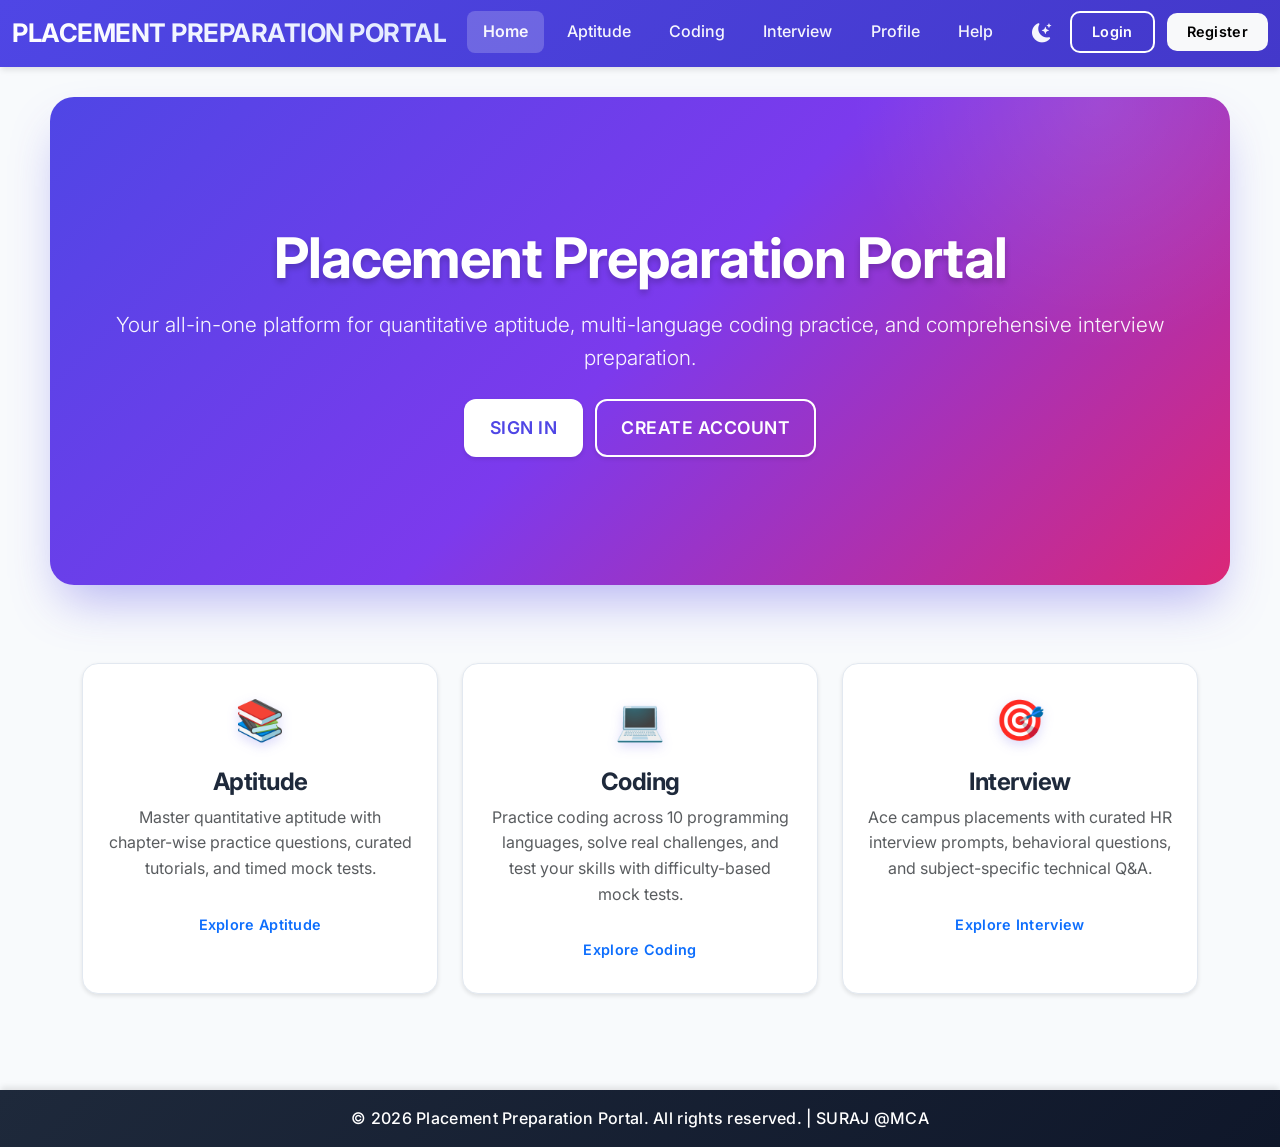
==== frontend/index.html @ 3ac8a544 "Fixes Database Connections" ====
<!DOCTYPE html>
<html lang="en">
  <head>
    <meta charset="UTF-8" />
    <meta name="viewport" content="width=device-width, initial-scale=1.0" />
    <title>Placement Preparation Portal - Home</title>
    <link rel="preconnect" href="https://fonts.googleapis.com" />
    <link rel="preconnect" href="https://fonts.gstatic.com" crossorigin />
    <link
      href="https://fonts.googleapis.com/css2?family=Inter:wght@300;400;500;600;700;800&display=swap"
      rel="stylesheet"
    />
    <link
      href="https://cdn.jsdelivr.net/npm/bootstrap@5.3.0/dist/css/bootstrap.min.css"
      rel="stylesheet"
    />
    <link
      rel="stylesheet"
      href="https://cdn.jsdelivr.net/npm/bootstrap-icons@1.11.0/font/bootstrap-icons.css"
    />
    <link rel="stylesheet" href="assets/css/style.css" />
    <!-- Google Identity Services -->
    <script src="https://accounts.google.com/gsi/client" async defer></script>
  </head>
  <body>
    <!-- Navigation -->
    <nav class="navbar navbar-expand-lg navbar-dark bg-primary">
      <div class="container-fluid">
        <a class="navbar-brand" href="/">Placement Preparation Portal</a>
        <button
          class="navbar-toggler"
          type="button"
          data-bs-toggle="collapse"
          data-bs-target="#navbarNav"
        >
          <span class="navbar-toggler-icon"></span>
        </button>
        <div class="collapse navbar-collapse" id="navbarNav">
          <ul class="navbar-nav ms-auto">
            <li class="nav-item">
              <a class="nav-link active" href="/">Home</a>
            </li>
            <li class="nav-item">
              <a class="nav-link" href="aptitude.html">Aptitude</a>
            </li>
            <li class="nav-item">
              <a class="nav-link" href="coding.html">Coding</a>
            </li>
            <li class="nav-item">
              <a class="nav-link" href="interview.html">Interview</a>
            </li>
            <li class="nav-item">
              <a class="nav-link" href="profile.html">Profile</a>
            </li>
            <li class="nav-item">
              <a class="nav-link" href="help.html">Help</a>
            </li>
            <li class="nav-item">
              <button
                class="btn nav-link theme-toggle"
                id="themeToggle"
                onclick="toggleTheme()"
                title="Toggle Dark/Light Mode"
              >
                <i class="bi bi-moon-stars-fill" id="themeIcon"></i>
              </button>
            </li>
            <li class="nav-item" id="authNav">
              <!-- Dynamic content inserted by JavaScript -->
            </li>
          </ul>
        </div>
      </div>
    </nav>

    <!-- Hero Section -->
    <div class="hero-section">
      <div class="container text-center py-5">
        <div id="welcomeSection" style="display: none">
          <h1 class="display-4 mb-3">
            Welcome back, <span id="userName">User</span>!
          </h1>
          <p class="lead mb-4">Continue your placement preparation journey</p>
          <a href="aptitude.html" class="btn btn-primary btn-lg">Get Started</a>
        </div>
        <div id="guestSection">
          <h1 class="display-3 mb-3 fw-bold">Placement Preparation Portal</h1>
          <p class="lead mb-4">
            Your all-in-one platform for quantitative aptitude, multi-language coding practice,
            and comprehensive interview preparation.
          </p>
          <button
            class="btn btn-primary btn-lg me-2 px-4 shadow-sm"
            data-bs-toggle="modal"
            data-bs-target="#loginModal"
          >
            Sign In
          </button>
          <button
            class="btn btn-outline-primary btn-lg px-4 shadow-sm"
            data-bs-toggle="modal"
            data-bs-target="#registerModal"
          >
            Create Account
          </button>
        </div>
      </div>
    </div>

    <!-- Features Section -->
    <div class="container my-5">
      <div class="row text-center g-4">
        <div class="col-md-4">
          <div class="feature-card p-4 h-100 rounded-4 shadow-sm">
            <div class="feature-icon mb-3 fs-1">📚</div>
            <h3 class="fw-bold">Aptitude</h3>
            <p class="text-muted">
              Master quantitative aptitude with chapter-wise practice questions,
              curated tutorials, and timed mock tests.
            </p>
            <a href="aptitude.html" class="btn btn-outline-primary btn-sm mt-2">Explore Aptitude</a>
          </div>
        </div>
        <div class="col-md-4">
          <div class="feature-card p-4 h-100 rounded-4 shadow-sm">
            <div class="feature-icon mb-3 fs-1">💻</div>
            <h3 class="fw-bold">Coding</h3>
            <p class="text-muted">
              Practice coding across 10 programming languages, solve real challenges,
              and test your skills with difficulty-based mock tests.
            </p>
            <a href="coding.html" class="btn btn-outline-primary btn-sm mt-2">Explore Coding</a>
          </div>
        </div>
        <div class="col-md-4">
          <div class="feature-card p-4 h-100 rounded-4 shadow-sm">
            <div class="feature-icon mb-3 fs-1">🎯</div>
            <h3 class="fw-bold">Interview</h3>
            <p class="text-muted">
              Ace campus placements with curated HR interview prompts, behavioral questions,
              and subject-specific technical Q&A.
            </p>
            <a href="interview.html" class="btn btn-outline-primary btn-sm mt-2">Explore Interview</a>
          </div>
        </div>
      </div>
    </div>

    <!-- Login Modal -->
    <div class="modal fade" id="loginModal" tabindex="-1" aria-labelledby="loginModalLabel" aria-hidden="true">
      <div class="modal-dialog modal-dialog-centered">
        <div class="modal-content shadow-lg border-0 rounded-4">
          <div class="modal-header border-bottom-0 pb-0">
            <h5 class="modal-title fw-bold" id="loginModalLabel">Welcome Back</h5>
            <button
              type="button"
              class="btn-close"
              data-bs-dismiss="modal"
              aria-label="Close"
            ></button>
          </div>
          <div class="modal-body px-4 pt-3 pb-4">
            <p class="text-muted small mb-4">Sign in to your SkillPrep Portal account</p>
            <form id="loginForm">
              <div class="mb-3">
                <label class="form-label small fw-semibold">Username</label>
                <input
                  type="text"
                  class="form-control form-control-lg fs-6 rounded-3"
                  id="loginUsername"
                  placeholder="Enter your username"
                  required
                />
              </div>
              <div class="mb-3">
                <label class="form-label small fw-semibold">Password</label>
                <input
                  type="password"
                  class="form-control form-control-lg fs-6 rounded-3"
                  id="loginPassword"
                  placeholder="Enter your password"
                  required
                />
              </div>
              <div id="loginError" class="alert alert-danger py-2 small d-none"></div>
              <button type="submit" class="btn btn-primary btn-lg w-100 rounded-3 fw-semibold shadow-sm mb-3">Sign In</button>
            </form>

            <div class="auth-divider my-3 d-flex align-items-center">
              <div class="flex-grow-1 border-top"></div>
              <span class="px-3 text-muted small fw-semibold">OR</span>
              <div class="flex-grow-1 border-top"></div>
            </div>

            <!-- Google Sign-In Container -->
            <div id="googleSignInBtn" class="d-flex justify-content-center">
              <a href="/auth/google/login" class="btn btn-outline-secondary w-100 d-flex align-items-center justify-content-center gap-2 google-btn shadow-sm py-2 text-decoration-none">
                <svg width="18" height="18" viewBox="0 0 18 18" xmlns="http://www.w3.org/2000/svg">
                  <path d="M17.64 9.2c0-.637-.057-1.251-.164-1.84H9v3.481h4.844c-.209 1.125-.843 2.078-1.796 2.717v2.258h2.908c1.702-1.567 2.684-3.874 2.684-6.616z" fill="#4285F4"/>
                  <path d="M9 18c2.43 0 4.467-.806 5.956-2.184l-2.908-2.258c-.806.54-1.837.86-3.048.86-2.344 0-4.328-1.584-5.036-3.711H.957v2.332C2.438 15.983 5.482 18 9 18z" fill="#34A853"/>
                  <path d="M3.964 10.707c-.18-.54-.282-1.117-.282-1.707s.102-1.167.282-1.707V4.961H.957C.347 6.175 0 7.55 0 9s.347 2.825.957 4.039l3.007-2.332z" fill="#FBBC05"/>
                  <path d="M9 3.58c1.321 0 2.508.454 3.44 1.345l2.582-2.58C13.463.891 11.426 0 9 0 5.482 0 2.438 2.017.957 4.961L3.964 7.293C4.672 5.166 6.656 3.58 9 3.58z" fill="#EA4335"/>
                </svg>
                <span class="fw-medium">Continue with Google</span>
              </a>
            </div>

            <div class="text-center mt-4">
              <span class="text-muted small">Don't have an account?</span>
              <a href="#" class="small fw-semibold text-primary ms-1" data-bs-toggle="modal" data-bs-target="#registerModal" data-bs-dismiss="modal">Create an account</a>
            </div>
          </div>
        </div>
      </div>
    </div>

    <!-- Register Modal -->
    <div class="modal fade" id="registerModal" tabindex="-1" aria-labelledby="registerModalLabel" aria-hidden="true">
      <div class="modal-dialog modal-lg modal-dialog-centered">
        <div class="modal-content shadow-lg border-0 rounded-4">
          <div class="modal-header border-bottom-0 pb-0">
            <h5 class="modal-title fw-bold" id="registerModalLabel">Create Account</h5>
            <button
              type="button"
              class="btn-close"
              data-bs-dismiss="modal"
              aria-label="Close"
            ></button>
          </div>
          <div class="modal-body px-4 pt-3 pb-4">
            <p class="text-muted small mb-4">Start your placement preparation journey</p>
            <form id="registerForm">
              <div class="row g-3">
                <div class="col-md-6">
                  <label class="form-label small fw-semibold">Full Name *</label>
                  <input
                    type="text"
                    class="form-control rounded-3"
                    id="regName"
                    placeholder="e.g. John Doe"
                    required
                  />
                </div>
                <div class="col-md-6">
                  <label class="form-label small fw-semibold">Email Address *</label>
                  <input
                    type="email"
                    class="form-control rounded-3"
                    id="regEmail"
                    placeholder="john@example.com"
                    required
                  />
                </div>
                <div class="col-md-6">
                  <label class="form-label small fw-semibold">Username *</label>
                  <input
                    type="text"
                    class="form-control rounded-3"
                    id="regUsername"
                    placeholder="Choose a username"
                    required
                  />
                </div>
                <div class="col-md-6">
                  <label class="form-label small fw-semibold">Password *</label>
                  <input
                    type="password"
                    class="form-control rounded-3"
                    id="regPassword"
                    placeholder="Create a strong password"
                    required
                  />
                </div>
                <div class="col-md-6">
                  <label class="form-label small fw-semibold">Phone Number</label>
                  <input type="tel" class="form-control rounded-3" id="regPhone" placeholder="e.g. 9876543210" />
                </div>
                <div class="col-md-6">
                  <label class="form-label small fw-semibold">College / University</label>
                  <input type="text" class="form-control rounded-3" id="regCollege" placeholder="e.g. National Institute" />
                </div>
                <div class="col-md-6">
                  <label class="form-label small fw-semibold">Degree / Course</label>
                  <input type="text" class="form-control rounded-3" id="regCourse" placeholder="e.g. B.Tech Computer Science" />
                </div>
                <div class="col-md-6">
                  <label class="form-label small fw-semibold">Skills (comma separated)</label>
                  <input type="text" class="form-control rounded-3" id="regSkills" placeholder="e.g. Python, SQL, Java" />
                </div>
              </div>
              <div id="registerError" class="alert alert-danger py-2 small d-none mt-3"></div>
              <div id="registerSuccess" class="alert alert-success py-2 small d-none mt-3"></div>
              <button type="submit" class="btn btn-primary btn-lg w-100 rounded-3 fw-semibold shadow-sm mt-4 mb-3">
                Register Account
              </button>
            </form>

            <div class="auth-divider my-3 d-flex align-items-center">
              <div class="flex-grow-1 border-top"></div>
              <span class="px-3 text-muted small fw-semibold">OR</span>
              <div class="flex-grow-1 border-top"></div>
            </div>

            <!-- Google Sign-Up Container -->
            <div id="googleSignUpBtn" class="d-flex justify-content-center">
              <a href="/auth/google/login" class="btn btn-outline-secondary w-100 d-flex align-items-center justify-content-center gap-2 google-btn shadow-sm py-2 text-decoration-none">
                <svg width="18" height="18" viewBox="0 0 18 18" xmlns="http://www.w3.org/2000/svg">
                  <path d="M17.64 9.2c0-.637-.057-1.251-.164-1.84H9v3.481h4.844c-.209 1.125-.843 2.078-1.796 2.717v2.258h2.908c1.702-1.567 2.684-3.874 2.684-6.616z" fill="#4285F4"/>
                  <path d="M9 18c2.43 0 4.467-.806 5.956-2.184l-2.908-2.258c-.806.54-1.837.86-3.048.86-2.344 0-4.328-1.584-5.036-3.711H.957v2.332C2.438 15.983 5.482 18 9 18z" fill="#34A853"/>
                  <path d="M3.964 10.707c-.18-.54-.282-1.117-.282-1.707s.102-1.167.282-1.707V4.961H.957C.347 6.175 0 7.55 0 9s.347 2.825.957 4.039l3.007-2.332z" fill="#FBBC05"/>
                  <path d="M9 3.58c1.321 0 2.508.454 3.44 1.345l2.582-2.58C13.463.891 11.426 0 9 0 5.482 0 2.438 2.017.957 4.961L3.964 7.293C4.672 5.166 6.656 3.58 9 3.58z" fill="#EA4335"/>
                </svg>
                <span class="fw-medium">Sign up with Google</span>
              </a>
            </div>

            <div class="text-center mt-3">
              <span class="text-muted small">Already have an account?</span>
              <a href="#" class="small fw-semibold text-primary ms-1" data-bs-toggle="modal" data-bs-target="#loginModal" data-bs-dismiss="modal">Sign in</a>
            </div>
          </div>
        </div>
      </div>
    </div>

    <!-- Footer -->
    <footer class="bg-dark text-white text-center py-3 mt-5">
      <p class="mb-0">
        &copy; 2026 Placement Preparation Portal. All rights reserved. | SURAJ @MCA
      </p>
    </footer>

    <script src="https://cdn.jsdelivr.net/npm/bootstrap@5.3.0/dist/js/bootstrap.bundle.min.js"></script>
    <script src="assets/js/main.js"></script>
  </body>
</html>
---- frontend/assets/css/style.css ----
/* Placement Preparation Portal - Professional Custom Styles */

:root {
    --primary-color: #4f46e5;
    --primary-dark: #4338ca;
    --primary-light: #818cf8;
    --secondary-color: #64748b;
    --success-color: #10b981;
    --danger-color: #ef4444;
    --warning-color: #f59e0b;
    --dark-color: #1e293b;
    --light-bg: #f8fafc;
    --card-shadow: 0 4px 6px -1px rgba(0, 0, 0, 0.1), 0 2px 4px -1px rgba(0, 0, 0, 0.06);
    --card-shadow-hover: 0 20px 25px -5px rgba(0, 0, 0, 0.1), 0 10px 10px -5px rgba(0, 0, 0, 0.04);
    
    /* Light mode colors */
    --bg-primary: #f8fafc;
    --bg-secondary: #ffffff;
    --text-primary: #1e293b;
    --text-secondary: #64748b;
    --border-color: #e2e8f0;
    --card-bg: #ffffff;
}

/* Dark mode colors */
[data-theme="dark"] {
    --primary-color: #6366f1;
    --primary-dark: #4f46e5;
    --primary-light: #818cf8;
    --bg-primary: #0f172a;
    --bg-secondary: #1e293b;
    --text-primary: #f1f5f9;
    --text-secondary: #cbd5e1;
    --border-color: #334155;
    --card-bg: #1e293b;
    --dark-color: #f1f5f9;
    --light-bg: #0f172a;
}

/* Smooth transitions for theme switching */
* {
    transition: background-color 0.3s ease, color 0.3s ease, border-color 0.3s ease;
}

body {
    font-family: 'Inter', 'Segoe UI', -apple-system, BlinkMacSystemFont, sans-serif;
    background: var(--bg-primary);
    min-height: 100vh;
    display: flex;
    flex-direction: column;
    color: var(--text-primary);
    line-height: 1.6;
    transition: background-color 0.3s ease, color 0.3s ease;
}

/* Theme Toggle Button */
.theme-toggle {
    background: none;
    border: none;
    padding: 0.5rem 1rem;
    font-size: 1.2rem;
    transition: all 0.3s ease;
    color: rgba(255, 255, 255, 0.95);
}

.theme-toggle:hover {
    background: rgba(255, 255, 255, 0.1);
    transform: scale(1.1) rotate(10deg);
}

/* Navbar Styling */
.navbar {
    box-shadow: 0 4px 6px -1px rgba(0, 0, 0, 0.1);
    backdrop-filter: blur(10px);
    background: linear-gradient(135deg, var(--primary-color) 0%, var(--primary-dark) 100%) !important;
}

.navbar-brand {
    font-weight: 700;
    font-size: 1.6rem;
    letter-spacing: -0.5px;
    text-transform: uppercase;
    background: linear-gradient(135deg, #fff 0%, #e0e7ff 100%);
    -webkit-background-clip: text;
    -webkit-text-fill-color: transparent;
    background-clip: text;
}

.navbar-dark .navbar-nav .nav-link {
    color: rgba(255, 255, 255, 0.95);
    transition: all 0.3s ease;
    font-weight: 500;
    padding: 0.5rem 1rem;
    margin: 0 0.2rem;
    border-radius: 8px;
    position: relative;
}

.navbar-dark .navbar-nav .nav-link:hover {
    color: #fff;
    background: rgba(255, 255, 255, 0.1);
    transform: translateY(-2px);
}

.navbar-dark .navbar-nav .nav-link.active {
    background: rgba(255, 255, 255, 0.2);
    font-weight: 600;
}

.navbar-dark .navbar-nav .nav-link::after {
    content: '';
    position: absolute;
    bottom: 0;
    left: 50%;
    width: 0;
    height: 2px;
    background: #fff;
    transition: all 0.3s ease;
    transform: translateX(-50%);
}

.navbar-dark .navbar-nav .nav-link:hover::after {
    width: 80%;
}

/* Navbar User Dropdown */
.user-dropdown {
    display: flex;
    align-items: center;
    gap: 0.5rem;
    padding: 0.5rem 1rem;
    background: rgba(255, 255, 255, 0.1);
    border-radius: 50px;
    transition: all 0.3s ease;
}

.user-dropdown:hover {
    background: rgba(255, 255, 255, 0.2);
    transform: translateY(-2px);
}

.user-avatar {
    font-size: 1.2rem;
    display: inline-flex;
    align-items: center;
    justify-content: center;
}

.user-name {
    font-weight: 600;
    color: white;
    font-size: 0.95rem;
}

.user-dropdown-menu {
    border-radius: 12px;
    border: none;
    box-shadow: 0 10px 30px rgba(0, 0, 0, 0.2);
    padding: 0.5rem;
    margin-top: 0.5rem;
    min-width: 200px;
    background: var(--card-bg);
    border: 1px solid var(--border-color);
}

.user-dropdown-menu .dropdown-item {
    padding: 0.75rem 1rem;
    border-radius: 8px;
    color: var(--text-primary);
    transition: all 0.3s ease;
    font-weight: 500;
    transition: all 0.2s ease;
    color: var(--dark-color);
}

.user-dropdown-menu .dropdown-item:hover {
    background: linear-gradient(135deg, rgba(79, 70, 229, 0.1) 0%, rgba(129, 140, 248, 0.1) 100%);
    color: var(--primary-color);
    transform: translateX(5px);
}

.user-dropdown-menu .dropdown-divider {
    margin: 0.5rem 0;
    border-top: 1px solid #e2e8f0;
}

/* Hero Section */
.hero-section {
    background: linear-gradient(135deg, #4f46e5 0%, #7c3aed 50%, #db2777 100%);
    color: white;
    padding: 80px 20px;
    border-radius: 24px;
    margin: 30px auto;
    max-width: 1200px;
    position: relative;
    overflow: hidden;
    box-shadow: 0 25px 50px -12px rgba(79, 70, 229, 0.4);
}

.hero-section::before {
    content: '';
    position: absolute;
    top: -50%;
    right: -10%;
    width: 500px;
    height: 500px;
    background: radial-gradient(circle, rgba(255,255,255,0.1) 0%, transparent 70%);
    border-radius: 50%;
    animation: float 6s ease-in-out infinite;
}

@keyframes float {
    0%, 100% { transform: translateY(0) rotate(0deg); }
    50% { transform: translateY(-20px) rotate(5deg); }
}

.hero-section h1 {
    font-weight: 800;
    font-size: 3.5rem;
    text-shadow: 0 4px 6px rgba(0, 0, 0, 0.2);
    letter-spacing: -1px;
}

.hero-section .lead {
    font-size: 1.3rem;
    font-weight: 300;
    opacity: 0.95;
}

.hero-section .btn {
    border-radius: 12px;
    padding: 14px 36px;
    font-weight: 600;
    font-size: 1.1rem;
    transition: all 0.3s ease;
    border: 2px solid transparent;
    text-transform: uppercase;
    letter-spacing: 0.5px;
}

.hero-section .btn-primary {
    background: white;
    color: var(--primary-color);
    box-shadow: 0 10px 20px rgba(0, 0, 0, 0.2);
}

.hero-section .btn-primary:hover {
    transform: translateY(-4px);
    box-shadow: 0 15px 30px rgba(0, 0, 0, 0.3);
    background: #f8f9fa;
}

.hero-section .btn-outline-primary {
    border-color: white;
    color: white;
}

.hero-section .btn-outline-primary:hover {
    background: white;
    color: var(--primary-color);
    transform: translateY(-4px);
    box-shadow: 0 15px 30px rgba(0, 0, 0, 0.3);
}

/* Feature Cards */
.feature-card {
    background: var(--card-bg);
    border-radius: 20px;
    box-shadow: var(--card-shadow);
    transition: all 0.4s cubic-bezier(0.4, 0, 0.2, 1);
    height: 100%;
    border: 1px solid var(--border-color);
    position: relative;
    overflow: hidden;
}

.feature-card::before {
    content: '';
    position: absolute;
    top: 0;
    left: 0;
    width: 100%;
    height: 4px;
    background: linear-gradient(90deg, var(--primary-color), var(--primary-light));
    transform: scaleX(0);
    transition: transform 0.4s ease;
}

.feature-card:hover::before {
    transform: scaleX(1);
}

.feature-card:hover {
    transform: translateY(-10px);
    box-shadow: var(--card-shadow-hover);
    border-color: var(--primary-light);
}

.feature-icon {
    font-size: 4rem;
    filter: drop-shadow(0 4px 6px rgba(79, 70, 229, 0.2));
    transition: transform 0.3s ease;
}

.feature-card:hover .feature-icon {
    transform: scale(1.1) rotate(5deg);
}

.feature-card h3 {
    color: var(--text-primary);
    font-weight: 700;
    font-size: 1.5rem;
    margin-top: 1rem;
}

.feature-card p {
    color: var(--text-secondary);
    font-size: 1rem;
    line-height: 1.6;
}

/* Cards */
.card {
    border: 1px solid var(--border-color);
    border-radius: 16px;
    box-shadow: var(--card-shadow);
    transition: all 0.3s cubic-bezier(0.4, 0, 0.2, 1);
    margin-bottom: 24px;
    background: var(--card-bg);
    overflow: hidden;
}

.card:hover {
    box-shadow: var(--card-shadow-hover);
    transform: translateY(-2px);
}

.card-title {
    color: var(--primary-color);
    font-weight: 700;
    font-size: 1.5rem;
    letter-spacing: -0.5px;
}

.card-body {
    padding: 1.75rem;
    color: var(--text-primary);
}

/* Buttons */
.btn {
    border-radius: 10px;
    padding: 12px 28px;
    font-weight: 600;
    transition: all 0.3s cubic-bezier(0.4, 0, 0.2, 1);
    border: none;
    letter-spacing: 0.3px;
    position: relative;
    overflow: hidden;
}

.btn::before {
    content: '';
    position: absolute;
    top: 50%;
    left: 50%;
    width: 0;
    height: 0;
    border-radius: 50%;
    background: rgba(255, 255, 255, 0.3);
    transform: translate(-50%, -50%);
    transition: width 0.6s, height 0.6s;
}

.btn:hover::before {
    width: 300px;
    height: 300px;
}

.btn:hover {
    transform: translateY(-3px);
    box-shadow: 0 10px 20px rgba(79, 70, 229, 0.3);
}

.btn-primary {
    background: linear-gradient(135deg, var(--primary-color) 0%, var(--primary-dark) 100%);
    border-color: var(--primary-color);
    box-shadow: 0 4px 12px rgba(79, 70, 229, 0.2);
}

.btn-primary:hover {
    background: linear-gradient(135deg, var(--primary-dark) 0%, var(--primary-color) 100%);
    box-shadow: 0 8px 20px rgba(79, 70, 229, 0.4);
}

.btn-success {
    background: linear-gradient(135deg, #10b981 0%, #059669 100%);
    box-shadow: 0 4px 12px rgba(16, 185, 129, 0.2);
}

.btn-warning {
    background: linear-gradient(135deg, #f59e0b 0%, #d97706 100%);
    box-shadow: 0 4px 12px rgba(245, 158, 11, 0.2);
}

.btn-danger {
    background: linear-gradient(135deg, #ef4444 0%, #dc2626 100%);
    box-shadow: 0 4px 12px rgba(239, 68, 68, 0.2);
}

.btn-outline-light {
    border: 2px solid white;
    color: white;
    background: transparent;
}

.btn-outline-light:hover {
    background: white;
    color: var(--primary-color);
}

.btn-sm {
    padding: 8px 20px;
    font-size: 0.9rem;
}

/* Forms */
.form-control, .form-select {
    border-radius: 10px;
    border: 2px solid var(--border-color);
    padding: 12px 16px;
    transition: all 0.3s ease;
    font-size: 1rem;
    background-color: var(--bg-secondary);
    color: var(--text-primary);
}

.form-control:focus, .form-select:focus {
    border-color: var(--primary-color);
    box-shadow: 0 0 0 4px rgba(79, 70, 229, 0.1);
    background-color: var(--card-bg);
    outline: none;
}

.form-control:hover, .form-select:hover {
    border-color: var(--primary-light);
}

.form-label {
    font-weight: 600;
    color: var(--text-primary);
    margin-bottom: 10px;
    font-size: 0.95rem;
    letter-spacing: 0.3px;
}

.form-check-input:checked {
    background-color: var(--primary-color);
    border-color: var(--primary-color);
}

/* Tabs */
.nav-tabs {
    border-bottom: 3px solid var(--border-color);
    margin-bottom: 2rem;
}

.nav-tabs .nav-link {
    border: none;
    color: var(--text-secondary);
    font-weight: 600;
    padding: 14px 30px;
    transition: all 0.3s ease;
    border-radius: 12px 12px 0 0;
    margin-right: 8px;
    position: relative;
}

.nav-tabs .nav-link:hover {
    color: var(--primary-color);
    background-color: rgba(79, 70, 229, 0.05);
}

.nav-tabs .nav-link.active {
    color: var(--primary-color);
    background: var(--card-bg);
    border-bottom: 4px solid var(--primary-color);
    font-weight: 700;
}

.nav-tabs .nav-link.active::before {
    content: '';
    position: absolute;
    bottom: -3px;
    left: 0;
    right: 0;
    height: 4px;
    background: linear-gradient(90deg, var(--primary-color), var(--primary-light));
    border-radius: 4px 4px 0 0;
}

/* Accordion */
.accordion-item {
    border: 1px solid var(--border-color);
    margin-bottom: 12px;
    border-radius: 12px;
    overflow: hidden;
    box-shadow: var(--card-shadow);
    transition: all 0.3s ease;
    background: var(--card-bg);
}

.accordion-item:hover {
    box-shadow: var(--card-shadow-hover);
}

.accordion-button {
    font-weight: 600;
    color: var(--text-primary);
    background-color: var(--card-bg);
    padding: 1.25rem 1.5rem;
    font-size: 1.05rem;
    transition: all 0.3s ease;
}

.accordion-button:hover {
    background-color: rgba(79, 70, 229, 0.05);
}

.accordion-button:not(.collapsed) {
    background: linear-gradient(135deg, var(--primary-color) 0%, var(--primary-dark) 100%);
    color: white;
    box-shadow: 0 4px 12px rgba(79, 70, 229, 0.3);
}

.accordion-button::after {
    filter: brightness(0);
}

[data-theme="dark"] .accordion-button::after {
    filter: brightness(0) invert(0.7);
}

.accordion-button:not(.collapsed)::after {
    filter: brightness(0) invert(1);
}

.accordion-button:focus {
    box-shadow: none;
    border-color: var(--primary-color);
}

.accordion-body {
    padding: 1.5rem;
    background-color: var(--bg-secondary);
    color: var(--text-primary);
}

/* Modal */
.modal-content {
    border-radius: 20px;
    border: none;
    box-shadow: 0 25px 50px -12px rgba(0, 0, 0, 0.25);
    overflow: hidden;
    background: var(--card-bg);
}

.modal-header {
    background: linear-gradient(135deg, var(--primary-color) 0%, var(--primary-dark) 100%);
    color: white;
    padding: 1.5rem 2rem;
    border: none;
}

.modal-title {
    font-weight: 700;
    font-size: 1.5rem;
}

.modal-header .btn-close {
    filter: brightness(0) invert(1);
    opacity: 0.9;
}

.modal-header .btn-close:hover {
    opacity: 1;
    transform: rotate(90deg);
    transition: all 0.3s ease;
}

.modal-body {
    padding: 2rem;
    background: var(--card-bg);
    color: var(--text-primary);
}

.modal-footer {
    padding: 1.5rem 2rem;
    border-top: 1px solid var(--border-color);
    background: var(--card-bg);
}

/* Alerts */
.alert {
    border-radius: 12px;
    border: none;
    padding: 1rem 1.5rem;
    font-weight: 500;
    box-shadow: var(--card-shadow);
}

.alert-success {
    background: linear-gradient(135deg, #d1fae5 0%, #a7f3d0 100%);
    color: #065f46;
}

.alert-danger {
    background: linear-gradient(135deg, #fee2e2 0%, #fecaca 100%);
    color: #991b1b;
}

.alert-warning {
    background: linear-gradient(135deg, #fef3c7 0%, #fde68a 100%);
    color: #92400e;
}

.alert-info {
    background: linear-gradient(135deg, #dbeafe 0%, #bfdbfe 100%);
    color: #1e40af;
}

/* Question Cards */
.question-list .card {
    transition: all 0.3s ease;
    border-left: 4px solid transparent;
}

.question-list .card:hover {
    border-left: 4px solid var(--primary-color);
    transform: translateX(5px);
    box-shadow: var(--card-shadow-hover);
}

.question-list h6 {
    color: var(--dark-color);
    font-weight: 600;
    font-size: 1.1rem;
    margin-bottom: 1rem;
}

.form-check {
    padding: 0.75rem;
    margin: 0.5rem 0;
    border-radius: 8px;
    transition: all 0.2s ease;
}

.form-check:hover {
    background-color: rgba(79, 70, 229, 0.05);
}

.form-check-input {
    width: 1.25rem;
    height: 1.25rem;
    margin-top: 0.15rem;
    cursor: pointer;
}

.form-check-label {
    cursor: pointer;
    font-weight: 500;
    color: var(--dark-color);
    margin-left: 0.5rem;
}

/* Footer */
footer {
    margin-top: auto;
    background: linear-gradient(135deg, #1e293b 0%, #0f172a 100%);
    box-shadow: 0 -4px 6px -1px rgba(0, 0, 0, 0.1);
}

footer p {
    font-weight: 500;
    letter-spacing: 0.3px;
}

/* Animations */
@keyframes fadeIn {
    from {
        opacity: 0;
        transform: translateY(20px);
    }
    to {
        opacity: 1;
        transform: translateY(0);
    }
}

.fade-in {
    animation: fadeIn 0.5s ease;
}

/* Responsive */
@media (max-width: 768px) {
    .hero-section {
        padding: 50px 20px;
        margin: 20px 15px;
    }

    .hero-section h1 {
        font-size: 2.2rem;
    }

    .hero-section .lead {
        font-size: 1.1rem;
    }

    .feature-icon {
        font-size: 2.5rem;
    }

    .nav-tabs .nav-link {
        padding: 12px 18px;
        font-size: 0.95rem;
        margin-right: 4px;
    }

    .navbar-brand {
        font-size: 1.3rem;
    }

    .btn {
        padding: 10px 24px;
    }
}

/* Utility Classes */
.text-primary {
    color: var(--primary-color) !important;
}

.bg-primary {
    background-color: var(--primary-color) !important;
}

.rounded-lg {
    border-radius: 15px !important;
}

.shadow-sm {
    box-shadow: 0 2px 4px rgba(0, 0, 0, 0.1) !important;
}

.shadow {
    box-shadow: 0 4px 8px rgba(0, 0, 0, 0.1) !important;
}

.shadow-lg {
    box-shadow: 0 8px 16px rgba(0, 0, 0, 0.15) !important;
}

/* Custom Scrollbar */
::-webkit-scrollbar {
    width: 12px;
}

::-webkit-scrollbar-track {
    background: #f1f5f9;
    border-radius: 10px;
}

::-webkit-scrollbar-thumb {
    background: linear-gradient(135deg, var(--primary-color), var(--primary-light));
    border-radius: 10px;
    border: 2px solid #f1f5f9;
}

::-webkit-scrollbar-thumb:hover {
    background: linear-gradient(135deg, var(--primary-dark), var(--primary-color));
}

/* Additional Professional Enhancements */
.container {
    position: relative;
}

h2, h3, h4, h5 {
    font-weight: 700;
    color: var(--text-primary);
    letter-spacing: -0.5px;
}

h2 {
    font-size: 2.5rem;
    margin-bottom: 1.5rem;
}

h4 {
    font-size: 1.75rem;
}

/* Loading States */
.btn:disabled {
    opacity: 0.6;
    cursor: not-allowed;
    transform: none !important;
}

/* Success/Error States for Forms */
.text-success {
    color: var(--success-color) !important;
    font-weight: 600;
}

.text-danger {
    color: var(--danger-color) !important;
    font-weight: 600;
}

.text-warning {
    color: var(--warning-color) !important;
    font-weight: 600;
}

/* Navbar Text */
.navbar-text {
    font-weight: 600;
    opacity: 0.95;
}

/* Page Heading Decoration */
.container > h2::after {
    content: '';
    display: block;
    width: 60px;
    height: 4px;
    background: linear-gradient(90deg, var(--primary-color), var(--primary-light));
    margin-top: 0.5rem;
    border-radius: 2px;
}

/* Selection Color */
::selection {
    background: var(--primary-light);
    color: white;
}

::-moz-selection {
    background: var(--primary-light);
    color: white;
}

/* Focus Visible */
*:focus-visible {
    outline: 2px solid var(--primary-color);
    outline-offset: 2px;
    border-radius: 4px;
}

/* Image Placeholders */
img {
    max-width: 100%;
    height: auto;
}

/* Badge Styles */
.badge {
    padding: 0.5rem 1rem;
    border-radius: 8px;
    font-weight: 600;
    letter-spacing: 0.3px;
}

/* Link Styles */
a {
    color: var(--primary-color);
    text-decoration: none;
    transition: all 0.3s ease;
}

a:hover {
    color: var(--primary-dark);
}

/* Table Styles (if needed) */
.table {
    border-radius: 12px;
    overflow: hidden;
}

.table thead {
    background: linear-gradient(135deg, var(--primary-color), var(--primary-dark));
    color: white;
}

/* Small Text */
small {
    font-size: 0.875rem;
    color: var(--secondary-color);
}

/* Spinner/Loader */
.spinner-border {
    border-width: 3px;
}

/* Card Hover Effect Enhancement */
.card-body:hover h5 {
    color: var(--primary-color);
    transition: color 0.3s ease;
}

/* Smooth Page Transitions */
body {
    animation: fadeInPage 0.4s ease-in;
}

@keyframes fadeInPage {
    from {
        opacity: 0;
        transform: translateY(10px);
    }
    to {
        opacity: 1;
        transform: translateY(0);
    }
}

/* Developer Card Styles */
.developer-card {
    background: linear-gradient(135deg, #ffffff 0%, #f8fafc 100%);
    border: none;
    box-shadow: 0 10px 40px -10px rgba(79, 70, 229, 0.2);
    border-radius: 20px;
    overflow: hidden;
    position: relative;
}

.developer-card::before {
    content: '';
    position: absolute;
    top: 0;
    left: 0;
    right: 0;
    height: 4px;
    background: linear-gradient(90deg, #4f46e5, #818cf8, #4f46e5);
    background-size: 200% 100%;
    animation: gradientShift 3s ease infinite;
}

@keyframes gradientShift {
    0%, 100% { background-position: 0% 50%; }
    50% { background-position: 100% 50%; }
}

.developer-header {
    padding: 2rem 0;
    position: relative;
}

.developer-avatar-wrapper {
    position: relative;
    display: inline-block;
}

.developer-avatar {
    width: 120px;
    height: 120px;
    border-radius: 50%;
    background: linear-gradient(135deg, #4f46e5 0%, #818cf8 100%);
    display: flex;
    align-items: center;
    justify-content: center;
    box-shadow: 0 10px 30px rgba(79, 70, 229, 0.3);
    position: relative;
    z-index: 2;
    animation: floatAvatar 3s ease-in-out infinite;
}

@keyframes floatAvatar {
    0%, 100% { transform: translateY(0px); }
    50% { transform: translateY(-10px); }
}

.avatar-text {
    font-size: 2.5rem;
    font-weight: 700;
    color: white;
    letter-spacing: 2px;
}

.avatar-ring {
    position: absolute;
    top: -10px;
    left: -10px;
    right: -10px;
    bottom: -10px;
    border: 3px solid #4f46e5;
    border-radius: 50%;
    opacity: 0.3;
    animation: pulseRing 2s ease-in-out infinite;
}

@keyframes pulseRing {
    0%, 100% {
        transform: scale(1);
        opacity: 0.3;
    }
    50% {
        transform: scale(1.1);
        opacity: 0.1;
    }
}

.developer-name {
    font-size: 2rem;
    font-weight: 700;
    color: var(--dark-color);
    margin-bottom: 0.5rem;
    background: linear-gradient(135deg, #1e293b 0%, #4f46e5 100%);
    -webkit-background-clip: text;
    -webkit-text-fill-color: transparent;
    background-clip: text;
}

.developer-title {
    font-size: 1.1rem;
    color: var(--primary-color);
    font-weight: 600;
    margin-bottom: 1rem;
}

.developer-tagline {
    display: inline-flex;
    align-items: center;
    gap: 0.5rem;
    padding: 0.5rem 1.5rem;
    background: linear-gradient(135deg, rgba(79, 70, 229, 0.1) 0%, rgba(129, 140, 248, 0.1) 100%);
    border-radius: 50px;
    color: var(--primary-dark);
    font-weight: 500;
    font-size: 0.95rem;
}

.tagline-icon {
    font-size: 1.2rem;
    animation: sparkle 1.5s ease-in-out infinite;
}

@keyframes sparkle {
    0%, 100% { opacity: 1; transform: scale(1); }
    50% { opacity: 0.5; transform: scale(0.8); }
}

.developer-contact {
    padding: 2rem 0;
}

.contact-item {
    display: flex;
    align-items: center;
    gap: 1.5rem;
    padding: 1.5rem;
    background: var(--card-bg);
    border-radius: 16px;
    border: 1px solid var(--border-color);
    transition: all 0.3s ease;
    box-shadow: 0 4px 12px rgba(0, 0, 0, 0.05);
    transition: all 0.3s ease;
    border: 2px solid transparent;
}

.contact-item:hover {
    transform: translateY(-4px);
    box-shadow: 0 8px 24px rgba(79, 70, 229, 0.15);
    border-color: rgba(79, 70, 229, 0.2);
}

.contact-icon {
    width: 50px;
    height: 50px;
    border-radius: 12px;
    background: linear-gradient(135deg, #4f46e5 0%, #818cf8 100%);
    display: flex;
    align-items: center;
    justify-content: center;
    color: white;
    flex-shrink: 0;
}

.contact-info {
    flex: 1;
}

.contact-info label {
    display: block;
    font-size: 0.85rem;
    font-weight: 600;
    color: var(--secondary-color);
    margin-bottom: 0.25rem;
    text-transform: uppercase;
    letter-spacing: 0.5px;
}

.contact-link {
    font-size: 1.1rem;
    font-weight: 600;
    color: var(--primary-color);
    text-decoration: none;
    transition: all 0.3s ease;
}

.contact-link:hover {
    color: var(--primary-dark);
    text-decoration: underline;
}

.developer-bio {
    padding: 1.5rem;
    background: linear-gradient(135deg, rgba(248, 250, 252, 0.8) 0%, rgba(241, 245, 249, 0.8) 100%);
    border-radius: 12px;
    border-left: 4px solid var(--primary-color);
}

.developer-bio p {
    margin: 0;
    line-height: 1.8;
    font-size: 0.95rem;
}

.developer-connect h5 {
    font-weight: 700;
    color: var(--dark-color);
    font-size: 1.2rem;
}

.social-links {
    display: flex;
    justify-content: center;
    gap: 1rem;
    flex-wrap: wrap;
}

.social-btn {
    display: inline-flex;
    align-items: center;
    gap: 0.5rem;
    padding: 0.75rem 1.5rem;
    border-radius: 50px;
    text-decoration: none;
    font-weight: 600;
    font-size: 0.9rem;
    transition: all 0.3s ease;
    box-shadow: 0 4px 12px rgba(0, 0, 0, 0.1);
}

.email-btn {
    background: linear-gradient(135deg, #4f46e5 0%, #818cf8 100%);
    color: white;
}

.email-btn:hover {
    transform: translateY(-3px);
    box-shadow: 0 8px 20px rgba(79, 70, 229, 0.3);
    color: white;
}

.github-btn {
    background: linear-gradient(135deg, #24292e 0%, #444d56 100%);
    color: white;
}

.github-btn:hover {
    transform: translateY(-3px);
    box-shadow: 0 8px 20px rgba(36, 41, 46, 0.3);
    color: white;
}

.linkedin-btn {
    background: linear-gradient(135deg, #0077b5 0%, #00a0dc 100%);
    color: white;
}

.linkedin-btn:hover {
    transform: translateY(-3px);
    box-shadow: 0 8px 20px rgba(0, 119, 181, 0.3);
    color: white;
}

.portfolio-btn {
    background: linear-gradient(135deg, #10b981 0%, #34d399 100%);
    color: white;
}

.portfolio-btn:hover {
    transform: translateY(-3px);
    box-shadow: 0 8px 20px rgba(16, 185, 129, 0.3);
    color: white;
}

.developer-footer {
    padding-top: 2rem;
    border-top: 2px dashed rgba(79, 70, 229, 0.2);
    margin-top: 1rem;
}

.developer-footer p {
    font-size: 0.95rem;
    line-height: 1.6;
}

/* Responsive Design for Developer Card */
@media (max-width: 768px) {
    .developer-avatar {
        width: 100px;
        height: 100px;
    }
    
    .avatar-text {
        font-size: 2rem;
    }
    
    .developer-name {
        font-size: 1.6rem;
    }
    
    .developer-title {
        font-size: 1rem;
    }
    
    .contact-item {
        flex-direction: column;
        text-align: center;
    }
    
    .social-links {
        flex-direction: column;
    }
    
    .social-btn {
        width: 100%;
        justify-content: center;
    }
}

/* Practice Chapter/Language/Subject Cards */
.practice-chapter-card,
.practice-language-card,
.technical-subject-card {
    background: var(--card-bg);
    border: 1px solid var(--border-color);
    transition: all 0.3s ease;
    border-radius: 16px;
    border: 2px solid rgba(226, 232, 240, 0.8);
    transition: all 0.4s cubic-bezier(0.4, 0, 0.2, 1);
    cursor: pointer;
    position: relative;
    overflow: hidden;
    height: 100%;
}

.practice-chapter-card::before,
.practice-language-card::before,
.technical-subject-card::before {
    content: '';
    position: absolute;
    top: 0;
    left: 0;
    width: 100%;
    height: 4px;
    background: linear-gradient(90deg, var(--primary-color), var(--primary-light));
    transform: scaleX(0);
    transition: transform 0.4s ease;
}

.practice-chapter-card:hover::before,
.practice-language-card:hover::before,
.technical-subject-card:hover::before {
    transform: scaleX(1);
}

.practice-chapter-card:hover,
.practice-language-card:hover,
.technical-subject-card:hover {
    transform: translateY(-8px);
    box-shadow: 0 15px 35px rgba(79, 70, 229, 0.25);
    border-color: var(--primary-color);
}

.practice-chapter-card .card-body,
.practice-language-card .card-body,
.technical-subject-card .card-body {
    display: flex;
    flex-direction: column;
    justify-content: center;
    align-items: center;
    text-align: center;
    padding: 2rem 1.5rem;
    position: relative;
}

.practice-chapter-card .card-title,
.practice-language-card .card-title,
.technical-subject-card .card-title {
    color: var(--primary-color);
    font-weight: 700;
    font-size: 1.25rem;
    margin-bottom: 0.75rem;
    transition: all 0.3s ease;
}

.practice-chapter-card:hover .card-title,
.practice-language-card:hover .card-title,
.technical-subject-card:hover .card-title {
    transform: scale(1.05);
    color: var(--primary-dark);
}

.practice-chapter-card .text-muted,
.practice-language-card .text-muted,
.technical-subject-card .text-muted {
    color: var(--secondary-color) !important;
    font-weight: 500;
    font-size: 0.95rem;
}

.practice-arrow,
.language-arrow,
.subject-arrow {
    display: inline-block;
    font-size: 1.5rem;
    color: var(--primary-color);
    margin-top: 0.5rem;
    transition: all 0.3s ease;
}

.practice-chapter-card:hover .practice-arrow,
.practice-language-card:hover .language-arrow,
.technical-subject-card:hover .subject-arrow {
    transform: translateX(5px);
    color: var(--primary-dark);
}

/* Subject Icon for Technical Cards */
.subject-icon {
    font-size: 2.5rem;
    margin-bottom: 1rem;
    filter: drop-shadow(0 4px 6px rgba(79, 70, 229, 0.2));
    transition: transform 0.3s ease;
}

.technical-subject-card:hover .subject-icon {
    transform: scale(1.15) rotate(5deg);
}

/* Learn Chapter Cards (if needed for consistency) */
.learn-chapter-card {
    background: var(--card-bg);
    border-radius: 16px;
    border: 2px solid var(--border-color);
    transition: all 0.3s ease;
    transition: all 0.3s ease;
    height: 100%;
}

.learn-chapter-card:hover {
    transform: translateY(-5px);
    box-shadow: 0 12px 24px rgba(79, 70, 229, 0.2);
    border-color: var(--primary-light);
}

/* Responsive Adjustments for Cards */
@media (max-width: 768px) {
    .practice-chapter-card .card-body,
    .practice-language-card .card-body,
    .technical-subject-card .card-body {
        padding: 1.5rem 1rem;
    }
    
    .practice-chapter-card .card-title,
    .practice-language-card .card-title,
    .technical-subject-card .card-title {
        font-size: 1.1rem;
    }
    
    .subject-icon {
        font-size: 2rem;
    }
    
    .practice-arrow,
    .language-arrow,
    .subject-arrow {
        font-size: 1.25rem;
    }
}

/* ==========================================================
   UI Polish Enhancements
   ========================================================== */

/* Modern Custom Scrollbar */
::-webkit-scrollbar {
    width: 8px;
    height: 8px;
}

::-webkit-scrollbar-track {
    background: var(--bg-primary);
}

::-webkit-scrollbar-thumb {
    background: var(--border-color);
    border-radius: 4px;
}

::-webkit-scrollbar-thumb:hover {
    background: var(--primary-light);
}

/* Enhanced Alert Notifications */
.alert {
    border-radius: 12px;
    border: none;
    border-left: 4px solid currentColor;
    box-shadow: 0 4px 12px rgba(0, 0, 0, 0.05);
    font-size: 0.95rem;
    padding: 1rem 1.25rem;
}

.alert-success {
    border-left-color: var(--success-color);
}

.alert-danger {
    border-left-color: var(--danger-color);
}

.alert-warning {
    border-left-color: var(--warning-color);
}

.alert-info {
    border-left-color: var(--primary-color);
}

/* Better Badges */
.badge {
    font-weight: 600;
    letter-spacing: 0.3px;
    border-radius: 8px;
    padding: 0.45em 0.8em;
}

/* Accessibility Focus Rings */
a:focus-visible, button:focus-visible, input:focus-visible, select:focus-visible, textarea:focus-visible {
    outline: 2px solid var(--primary-color) !important;
    outline-offset: 2px !important;
}

/* Modal Polish */
.modal-content {
    border-radius: 18px;
    border: 1px solid var(--border-color);
    box-shadow: 0 20px 40px rgba(0, 0, 0, 0.2);
    background: var(--card-bg);
}

.modal-header {
    border-bottom: 1px solid var(--border-color);
    padding: 1.25rem 1.5rem;
}

.modal-footer {
    border-top: 1px solid var(--border-color);
    padding: 1.25rem 1.5rem;
}

/* Google Sign-In & Auth Divider Styles */
.auth-divider {
    position: relative;
    text-align: center;
}

.auth-divider span {
    background: var(--card-bg, #ffffff);
    color: var(--text-secondary, #64748b);
    font-size: 0.8rem;
    letter-spacing: 0.5px;
}

.google-btn {
    background-color: var(--card-bg, #ffffff);
    border: 1px solid var(--border-color, #e2e8f0);
    color: var(--text-primary, #1e293b);
    font-size: 0.95rem;
    padding: 0.65rem 1.25rem;
    border-radius: 10px;
    transition: all 0.2s ease-in-out;
}

.google-btn:hover {
    background-color: var(--light-bg, #f8fafc);
    border-color: #cbd5e1;
    color: var(--text-primary, #1e293b);
    transform: translateY(-1px);
    box-shadow: 0 4px 12px rgba(0, 0, 0, 0.08);
}

[data-theme="dark"] .google-btn {
    background-color: #1e293b;
    border-color: #334155;
    color: #f1f5f9;
}

[data-theme="dark"] .google-btn:hover {
    background-color: #273549;
    border-color: #475569;
    color: #ffffff;
}

[data-theme="dark"] .auth-divider span {
    background: #1e293b;
    color: #94a3b8;
}
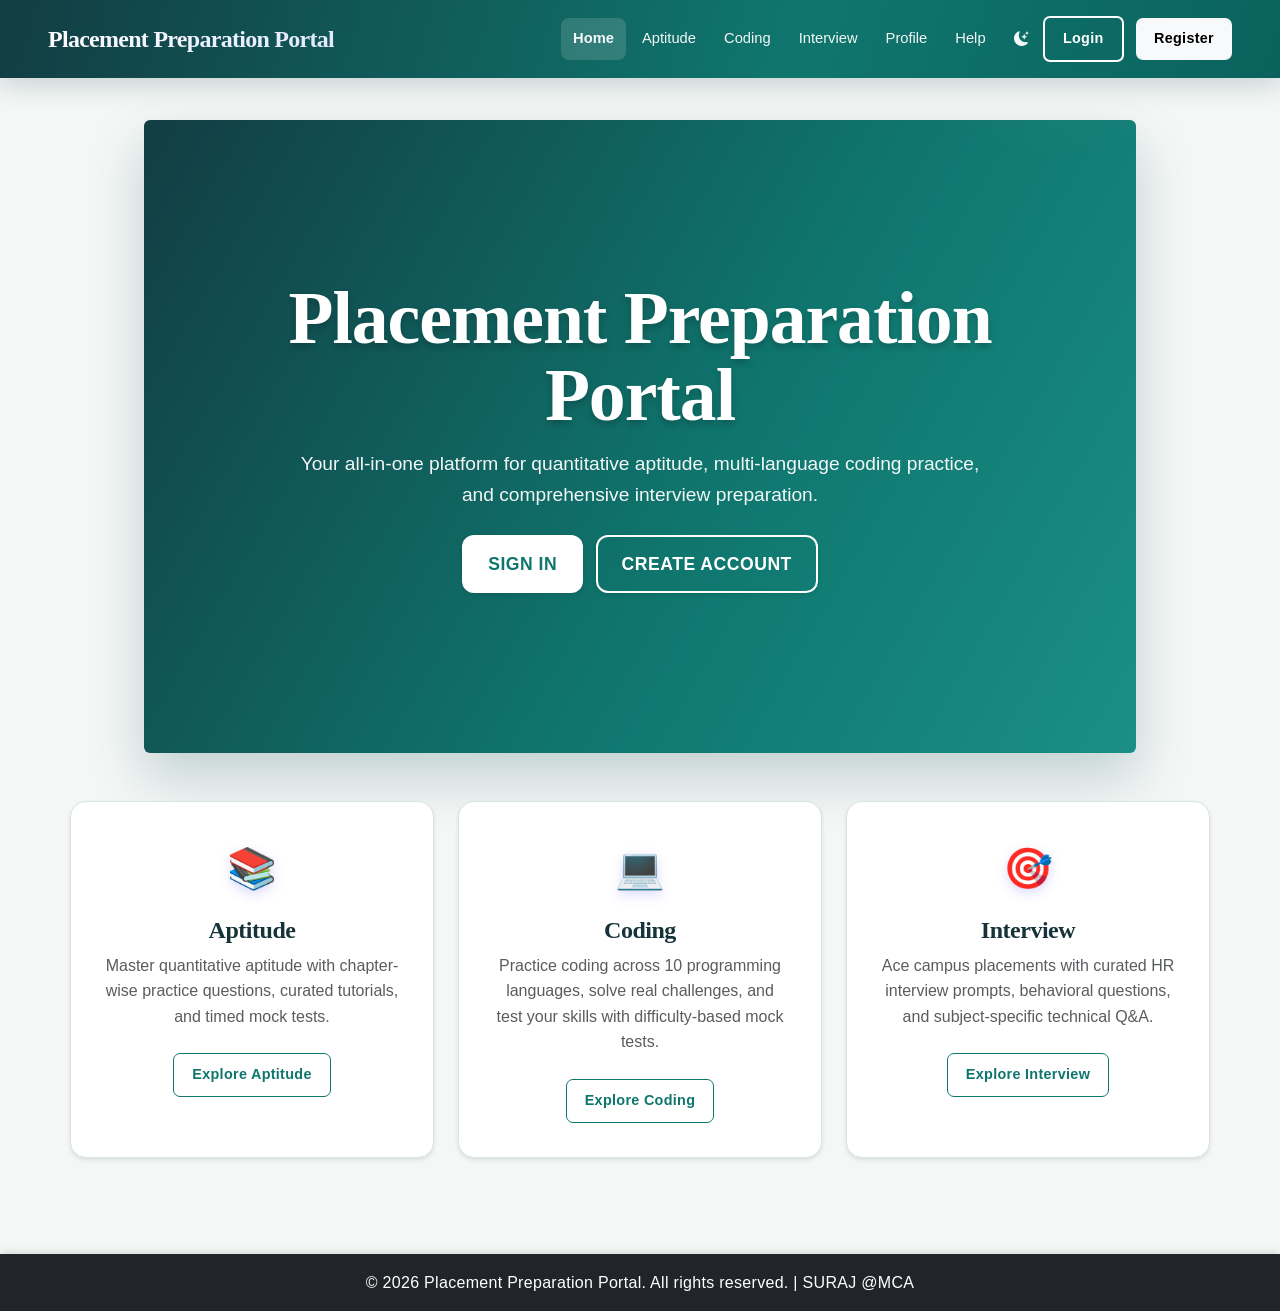
==== commit 28ae10bc: "Fixes UI" ====
--- a/frontend/index.html
+++ b/frontend/index.html
@@ -18,7 +18,7 @@
       rel="stylesheet"
       href="https://cdn.jsdelivr.net/npm/bootstrap-icons@1.11.0/font/bootstrap-icons.css"
     />
-    <link rel="stylesheet" href="assets/css/style.css" />
+    <link rel="stylesheet" href="assets/css/style.css?v=20260905" />
     <!-- Google Identity Services -->
     <script src="https://accounts.google.com/gsi/client" async defer></script>
   </head>
@@ -331,6 +331,6 @@
     </footer>
 
     <script src="https://cdn.jsdelivr.net/npm/bootstrap@5.3.0/dist/js/bootstrap.bundle.min.js"></script>
-    <script src="assets/js/main.js"></script>
+    <script src="assets/js/main.js?v=20260905"></script>
   </body>
 </html>
--- a/frontend/assets/css/style.css
+++ b/frontend/assets/css/style.css
@@ -577,6 +577,11 @@
     font-size: 1.5rem;
 }
 
+#loginModalLabel,
+#registerModalLabel {
+    color: #ffffff !important;
+}
+
 .modal-header .btn-close {
     filter: brightness(0) invert(1);
     opacity: 0.9;
@@ -1524,3 +1529,263 @@
     color: #94a3b8;
 }
 
+/* ==========================================================
+   SkillPrep UI System
+   ========================================================== */
+:root {
+    --primary-color: #0f766e;
+    --primary-dark: #115e59;
+    --primary-light: #2dd4bf;
+    --accent-color: #d97706;
+    --bg-primary: #f4f7f6;
+    --bg-secondary: #ffffff;
+    --card-bg: #ffffff;
+    --text-primary: #17333a;
+    --text-secondary: #60747a;
+    --border-color: #d9e5e3;
+    --shadow-soft: 0 12px 30px rgba(21, 62, 62, 0.08);
+    --shadow-hover: 0 18px 42px rgba(21, 62, 62, 0.16);
+}
+
+[data-theme="dark"] {
+    --bg-primary: #102226;
+    --bg-secondary: #173237;
+    --card-bg: #1b3b40;
+    --text-primary: #effaf8;
+    --text-secondary: #b4cfca;
+    --border-color: #31585b;
+    --shadow-soft: 0 12px 30px rgba(0, 0, 0, 0.2);
+    --shadow-hover: 0 18px 42px rgba(0, 0, 0, 0.3);
+}
+
+*, *::before, *::after { box-sizing: border-box; }
+
+html { overflow-x: hidden; scroll-behavior: smooth; }
+
+body {
+    font-family: "Trebuchet MS", "Segoe UI", sans-serif;
+    background: var(--bg-primary);
+    color: var(--text-primary);
+    line-height: 1.6;
+    overflow-x: hidden;
+}
+
+h1, h2, h3, h4, h5, h6, .navbar-brand {
+    font-family: Georgia, "Times New Roman", serif;
+    letter-spacing: -0.02em;
+}
+
+.container { width: 100%; max-width: 1180px; padding-inline: 20px; }
+.container-fluid { padding-inline: clamp(16px, 4vw, 48px); }
+
+.navbar {
+    min-height: 72px;
+    background: linear-gradient(105deg, #123d43 0%, #0f766e 62%, #0b625d 100%) !important;
+    box-shadow: 0 8px 24px rgba(13, 55, 59, 0.18);
+}
+
+.navbar-brand {
+    font-size: clamp(1.15rem, 2vw, 1.5rem);
+    text-transform: none;
+    letter-spacing: -0.03em;
+    white-space: normal;
+    line-height: 1.1;
+}
+
+.navbar-toggler { padding: 8px 10px; border-color: rgba(255,255,255,.35); }
+.navbar-collapse { padding-block: 8px; }
+.navbar-dark .navbar-nav .nav-link {
+    border-radius: 8px;
+    margin: 2px;
+    padding: 9px 12px;
+    font-size: .92rem;
+}
+.navbar-dark .navbar-nav .nav-link:hover,
+.navbar-dark .navbar-nav .nav-link.active { background: rgba(255,255,255,.14); transform: none; }
+.navbar-dark .navbar-nav .nav-link::after { display: none; }
+
+.hero-section {
+    max-width: 1180px;
+    margin: clamp(18px, 4vw, 42px) auto 0;
+    padding: clamp(50px, 9vw, 112px) clamp(20px, 8vw, 96px);
+    border-radius: 6px;
+    background: linear-gradient(120deg, #123d43 0%, #0f766e 58%, #1a8f85 100%);
+    box-shadow: 0 24px 55px rgba(13, 75, 77, .22);
+    isolation: isolate;
+}
+.hero-section::before { width: 360px; height: 360px; opacity: .55; }
+.hero-section h1 { max-width: 760px; margin-inline: auto; font-size: clamp(2.2rem, 6vw, 4.6rem); line-height: 1.04; }
+.hero-section .lead { max-width: 700px; margin-inline: auto; font-size: clamp(1rem, 2vw, 1.2rem); }
+
+.feature-card, .card {
+    border: 1px solid var(--border-color);
+    border-radius: 10px;
+    background: var(--card-bg);
+    box-shadow: var(--shadow-soft);
+}
+.feature-card { padding: clamp(20px, 3vw, 34px) !important; }
+.feature-card:hover, .card:hover { transform: translateY(-4px); box-shadow: var(--shadow-hover); }
+.card-body { padding: clamp(18px, 3vw, 30px); }
+.feature-icon { font-size: 3rem; }
+
+.btn {
+    min-height: 42px;
+    padding: 10px 18px;
+    border-radius: 7px;
+    font-family: "Trebuchet MS", sans-serif;
+    transition: transform .2s ease, box-shadow .2s ease, background-color .2s ease;
+}
+.btn::before { display: none; }
+.btn:hover { transform: translateY(-2px); }
+.btn-primary { background: linear-gradient(120deg, var(--primary-color), var(--primary-dark)); border-color: var(--primary-color); }
+.btn-outline-primary { color: var(--primary-color); border: 1px solid var(--primary-color); }
+.btn-outline-primary:hover { background: var(--primary-color); border-color: var(--primary-color); }
+
+.form-control, .form-select {
+    min-height: 44px;
+    border: 1px solid var(--border-color);
+    border-radius: 7px;
+    background: var(--bg-secondary);
+    color: var(--text-primary);
+}
+.form-control:focus, .form-select:focus { border-color: var(--primary-color); box-shadow: 0 0 0 3px rgba(15,118,110,.15); }
+.form-control::placeholder { color: #8ca0a3; }
+
+.nav-tabs { display: flex; flex-wrap: wrap; gap: 4px; border-bottom: 1px solid var(--border-color); }
+.nav-tabs .nav-link { margin: 0; padding: 12px 18px; border-radius: 7px 7px 0 0; }
+.nav-tabs .nav-link.active { border-bottom: 3px solid var(--primary-color); color: var(--primary-color); }
+
+.modal-dialog { width: auto; max-width: min(720px, calc(100% - 24px)); }
+.modal-content { border-radius: 10px; border: 1px solid var(--border-color); }
+.modal-header { background: linear-gradient(110deg, #123d43, #0f766e); padding: 20px clamp(20px, 4vw, 34px); }
+.modal-body { padding: clamp(20px, 4vw, 34px); }
+
+.accordion-item { border-radius: 8px; margin-bottom: 10px; }
+.accordion-button { padding: 16px 18px; overflow-wrap: anywhere; }
+.table-responsive { border: 1px solid var(--border-color); border-radius: 8px; }
+.table { margin-bottom: 0; min-width: 560px; }
+
+footer { margin-top: auto; padding: 24px 16px !important; background: #123d43 !important; }
+
+#loadingSpinner { background: var(--card-bg) !important; border: 1px solid var(--border-color); }
+#toastContainer { max-width: min(420px, calc(100vw - 24px)); }
+
+@media (max-width: 991.98px) {
+    .navbar-nav { padding-top: 10px; }
+    .navbar-nav .nav-item { width: 100%; }
+    .navbar-nav .nav-link, .navbar-nav #authNav > * { display: block; width: 100%; }
+    .navbar-nav #authNav .btn { margin: 4px 0 !important; }
+}
+
+@media (max-width: 575.98px) {
+    .container { padding-inline: 14px; }
+    .container.my-5 { margin-top: 28px !important; margin-bottom: 28px !important; }
+    h2 { font-size: 2rem; }
+    h4 { font-size: 1.35rem; }
+    .hero-section { margin-inline: 10px; border-radius: 5px; }
+    .hero-section .btn { width: 100%; margin: 5px 0 !important; }
+    .nav-tabs { overflow-x: auto; flex-wrap: nowrap; scrollbar-width: none; }
+    .nav-tabs .nav-link { white-space: nowrap; }
+    .d-flex.justify-content-between { align-items: flex-start !important; }
+    .modal-dialog { margin: 12px auto; }
+    .modal-header, .modal-footer { padding: 16px 18px; }
+    .modal-body { padding: 18px; }
+    .btn { max-width: 100%; }
+    .profile-photo-preview { width: min(200px, 60vw) !important; height: min(200px, 60vw) !important; }
+}
+
+@media (prefers-reduced-motion: reduce) {
+    *, *::before, *::after { animation-duration: .01ms !important; transition-duration: .01ms !important; scroll-behavior: auto !important; }
+}
+
+/* Dark mode contrast layer. Keep all light-mode values above unchanged. */
+[data-theme="dark"] {
+    color-scheme: dark;
+    --primary-color: #2dd4bf;
+    --primary-dark: #5eead4;
+    --primary-light: #7ce9dc;
+    --bg-primary: #102226;
+    --bg-secondary: #173237;
+    --card-bg: #1b3b40;
+    --text-primary: #effaf8;
+    --text-secondary: #b4cfca;
+    --border-color: #31585b;
+    --dark-color: #effaf8;
+    --bs-body-bg: #102226;
+    --bs-body-color: #effaf8;
+    --bs-secondary-color: #b4cfca;
+    --bs-border-color: #31585b;
+    --bs-tertiary-bg: #173237;
+}
+
+[data-theme="dark"] .text-muted,
+[data-theme="dark"] small,
+[data-theme="dark"] .text-muted-custom { color: #b4cfca !important; }
+[data-theme="dark"] .text-dark,
+[data-theme="dark"] .card-title,
+[data-theme="dark"] .form-label,
+[data-theme="dark"] h1, [data-theme="dark"] h2, [data-theme="dark"] h3,
+[data-theme="dark"] h4, [data-theme="dark"] h5, [data-theme="dark"] h6 { color: #effaf8; }
+[data-theme="dark"] .bg-white,
+[data-theme="dark"] .bg-light,
+[data-theme="dark"] .card,
+[data-theme="dark"] .feature-card,
+[data-theme="dark"] .dropdown-menu { background-color: #1b3b40 !important; color: #effaf8; }
+[data-theme="dark"] .border,
+[data-theme="dark"] .border-top,
+[data-theme="dark"] .border-bottom,
+[data-theme="dark"] .border-start,
+[data-theme="dark"] .border-end { border-color: #31585b !important; }
+
+[data-theme="dark"] .form-control,
+[data-theme="dark"] .form-select,
+[data-theme="dark"] .input-group-text {
+    background-color: #142d32;
+    color: #effaf8;
+    border-color: #487176;
+}
+[data-theme="dark"] .form-control:disabled,
+[data-theme="dark"] .form-control[readonly] { background-color: #1b3b40; color: #b4cfca; }
+[data-theme="dark"] .form-control::placeholder { color: #8faeaa; }
+[data-theme="dark"] .form-control:focus,
+[data-theme="dark"] .form-select:focus { border-color: #5eead4; box-shadow: 0 0 0 3px rgba(94,234,212,.22); }
+
+[data-theme="dark"] .nav-tabs .nav-link { color: #b4cfca; }
+[data-theme="dark"] .nav-tabs .nav-link:hover { color: #7ce9dc; background: rgba(94,234,212,.1); }
+[data-theme="dark"] .nav-tabs .nav-link.active { color: #7ce9dc; background: #1b3b40; }
+[data-theme="dark"] .accordion-button { background-color: #1b3b40; color: #effaf8; }
+[data-theme="dark"] .accordion-button:hover { background-color: #23484d; }
+[data-theme="dark"] .accordion-button:not(.collapsed) { color: #fff; background: linear-gradient(120deg, #126b65, #0f766e); }
+[data-theme="dark"] .accordion-body { background-color: #173237; color: #effaf8; }
+
+[data-theme="dark"] .alert-info { background: #163d46; color: #bdebf1; border-color: #348095; }
+[data-theme="dark"] .alert-success { background: #163f39; color: #b9f5df; border-color: #2c9b80; }
+[data-theme="dark"] .alert-warning { background: #4b3918; color: #ffe7a3; border-color: #c58b24; }
+[data-theme="dark"] .alert-danger { background: #4a252b; color: #ffc4c9; border-color: #c65b67; }
+
+[data-theme="dark"] .btn-outline-primary { color: #7ce9dc; border-color: #55cfc2; }
+[data-theme="dark"] .btn-outline-primary:hover { color: #102226; background: #7ce9dc; border-color: #7ce9dc; }
+[data-theme="dark"] .btn-outline-secondary { color: #d3e5e2; border-color: #769996; }
+[data-theme="dark"] .btn-outline-secondary:hover { color: #102226; background: #d3e5e2; border-color: #d3e5e2; }
+[data-theme="dark"] .btn-warning { color: #1d1607; background: #f2b84b; border-color: #f2b84b; }
+[data-theme="dark"] .btn-light { color: #102226; background: #effaf8; border-color: #effaf8; }
+[data-theme="dark"] .btn-danger { color: #fff; background: #c94e5b; border-color: #c94e5b; }
+
+[data-theme="dark"] .table { --bs-table-bg: #1b3b40; --bs-table-color: #effaf8; --bs-table-border-color: #31585b; }
+[data-theme="dark"] .table-striped > tbody > tr:nth-of-type(odd) > * { color: #effaf8; background-color: #173237; }
+[data-theme="dark"] .pagination .page-link { color: #7ce9dc; background: #1b3b40; border-color: #487176; }
+[data-theme="dark"] .pagination .page-link:hover { color: #102226; background: #7ce9dc; }
+[data-theme="dark"] .pagination .page-item.disabled .page-link { color: #789491; background: #142d32; border-color: #31585b; }
+
+[data-theme="dark"] .modal-content,
+[data-theme="dark"] .modal-body,
+[data-theme="dark"] .modal-footer { background-color: #1b3b40; color: #effaf8; }
+[data-theme="dark"] .modal-backdrop { --bs-backdrop-bg: #061416; }
+[data-theme="dark"] .developer-card { background: linear-gradient(135deg, #1b3b40, #173237) !important; }
+[data-theme="dark"] .developer-bio { background: #142d32; }
+[data-theme="dark"] .technical-subject-card { background: linear-gradient(135deg, #1b3b40, #173237) !important; border-color: #487176 !important; }
+[data-theme="dark"] .profile-photo-preview { background: linear-gradient(135deg, #126b65, #173f46) !important; border-color: #f2c866 !important; }
+[data-theme="dark"] .dropdown-item { color: #effaf8; }
+[data-theme="dark"] .dropdown-item:hover { color: #7ce9dc; background: #23484d; }
+[data-theme="dark"] .dropdown-divider { border-color: #31585b; }
+
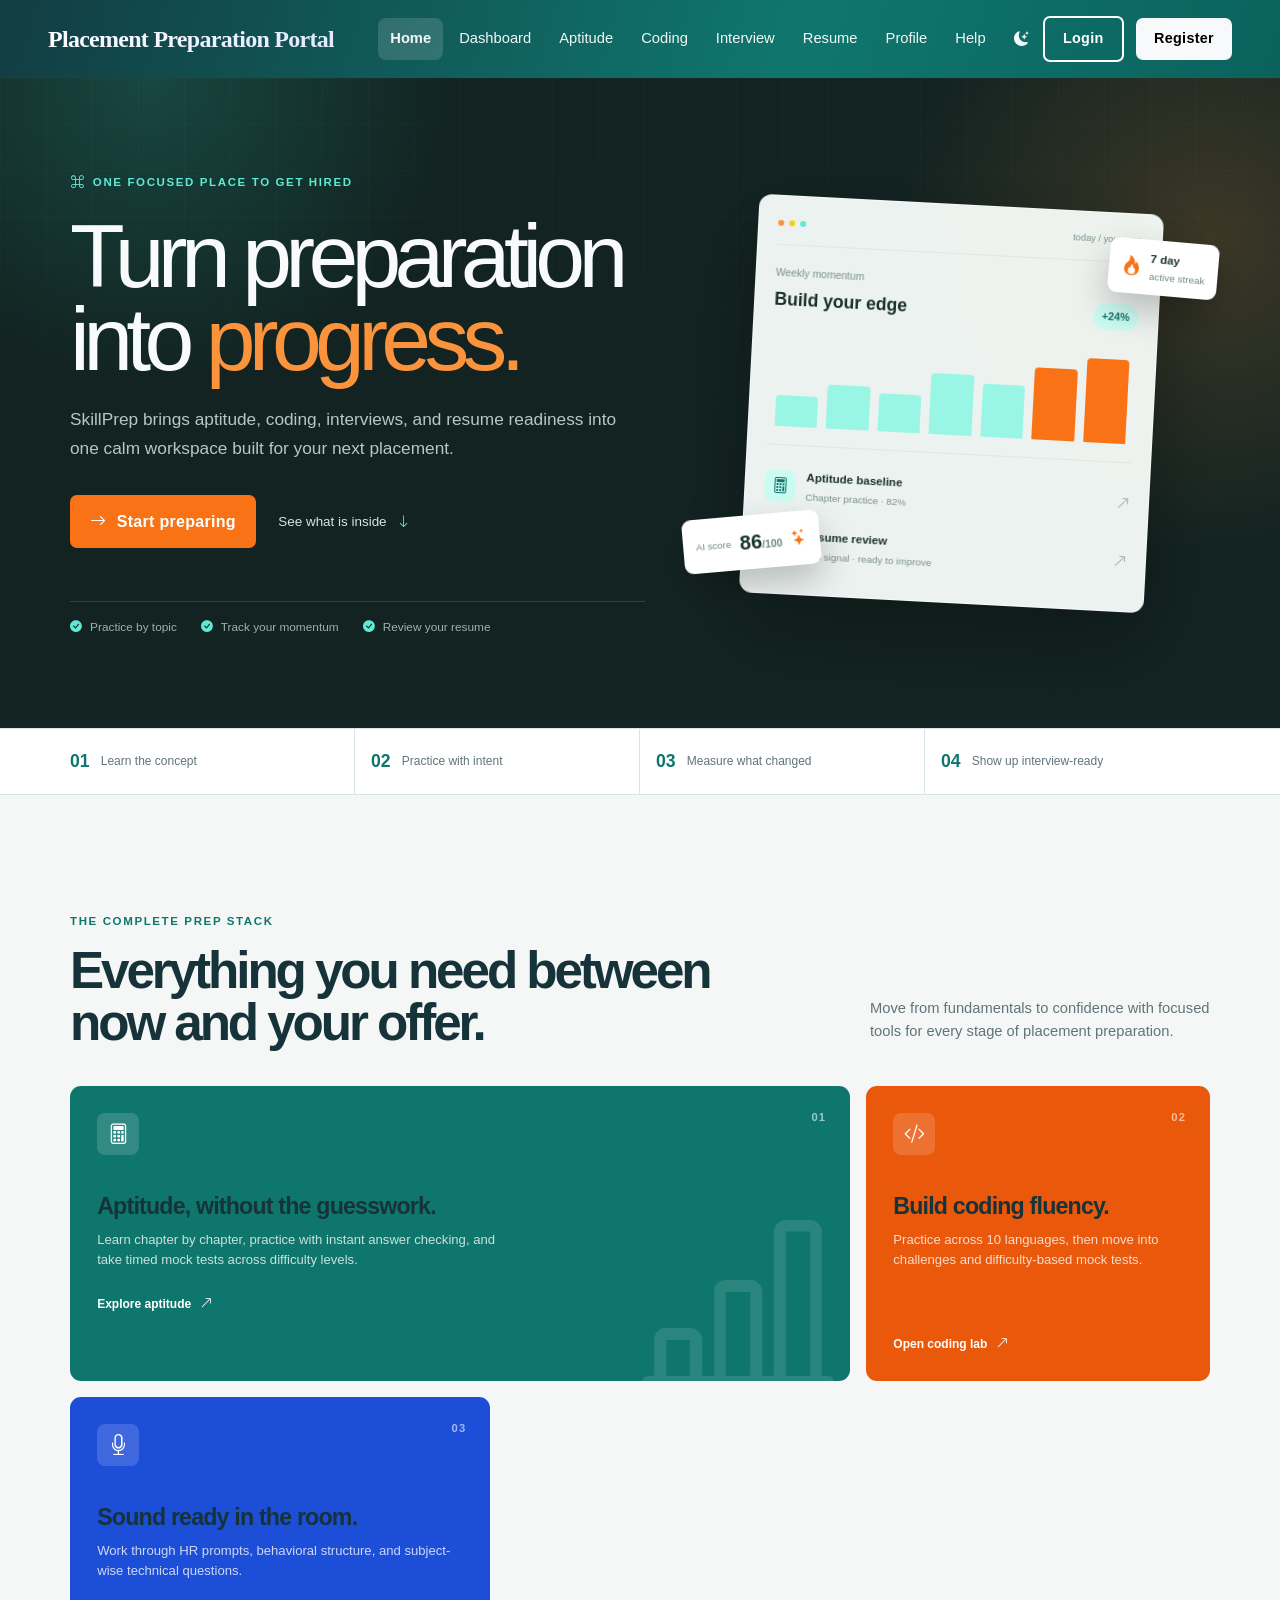
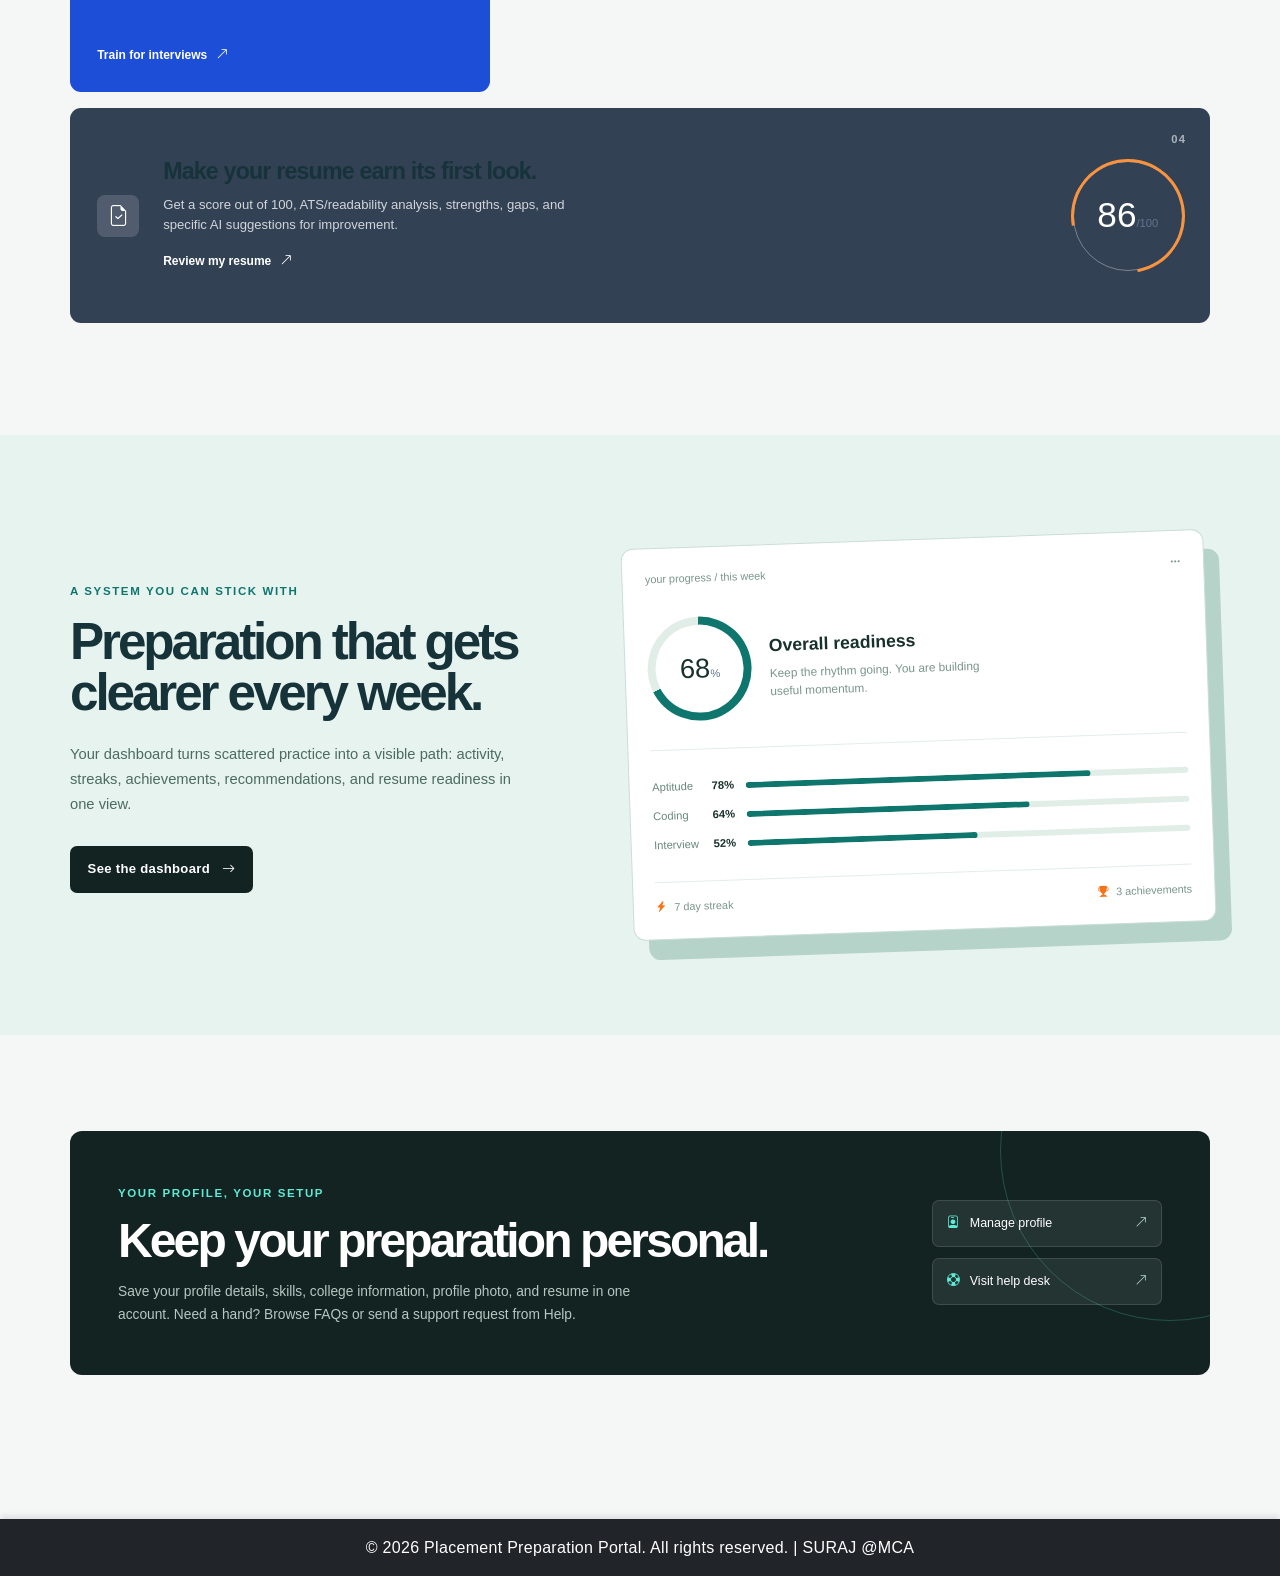
==== commit dcb5874d: "Added Dashboard and Resume Tab" ====
--- a/frontend/index.html
+++ b/frontend/index.html
@@ -19,6 +19,7 @@
       href="https://cdn.jsdelivr.net/npm/bootstrap-icons@1.11.0/font/bootstrap-icons.css"
     />
     <link rel="stylesheet" href="assets/css/style.css?v=20260905" />
+    <link rel="stylesheet" href="assets/css/home.css?v=20260905" />
     <!-- Google Identity Services -->
     <script src="https://accounts.google.com/gsi/client" async defer></script>
   </head>
@@ -40,6 +41,7 @@
             <li class="nav-item">
               <a class="nav-link active" href="/">Home</a>
             </li>
+            <li class="nav-item"><a class="nav-link" href="dashboard.html">Dashboard</a></li>
             <li class="nav-item">
               <a class="nav-link" href="aptitude.html">Aptitude</a>
             </li>
@@ -48,6 +50,9 @@
             </li>
             <li class="nav-item">
               <a class="nav-link" href="interview.html">Interview</a>
+            </li>
+            <li class="nav-item">
+              <a class="nav-link" href="resume.html">Resume</a>
             </li>
             <li class="nav-item">
               <a class="nav-link" href="profile.html">Profile</a>
@@ -73,78 +78,60 @@
       </div>
     </nav>
 
-    <!-- Hero Section -->
-    <div class="hero-section">
-      <div class="container text-center py-5">
-        <div id="welcomeSection" style="display: none">
-          <h1 class="display-4 mb-3">
-            Welcome back, <span id="userName">User</span>!
-          </h1>
-          <p class="lead mb-4">Continue your placement preparation journey</p>
-          <a href="aptitude.html" class="btn btn-primary btn-lg">Get Started</a>
-        </div>
-        <div id="guestSection">
-          <h1 class="display-3 mb-3 fw-bold">Placement Preparation Portal</h1>
-          <p class="lead mb-4">
-            Your all-in-one platform for quantitative aptitude, multi-language coding practice,
-            and comprehensive interview preparation.
-          </p>
-          <button
-            class="btn btn-primary btn-lg me-2 px-4 shadow-sm"
-            data-bs-toggle="modal"
-            data-bs-target="#loginModal"
-          >
-            Sign In
-          </button>
-          <button
-            class="btn btn-outline-primary btn-lg px-4 shadow-sm"
-            data-bs-toggle="modal"
-            data-bs-target="#registerModal"
-          >
-            Create Account
-          </button>
-        </div>
-      </div>
-    </div>
-
-    <!-- Features Section -->
-    <div class="container my-5">
-      <div class="row text-center g-4">
-        <div class="col-md-4">
-          <div class="feature-card p-4 h-100 rounded-4 shadow-sm">
-            <div class="feature-icon mb-3 fs-1">📚</div>
-            <h3 class="fw-bold">Aptitude</h3>
-            <p class="text-muted">
-              Master quantitative aptitude with chapter-wise practice questions,
-              curated tutorials, and timed mock tests.
-            </p>
-            <a href="aptitude.html" class="btn btn-outline-primary btn-sm mt-2">Explore Aptitude</a>
-          </div>
-        </div>
-        <div class="col-md-4">
-          <div class="feature-card p-4 h-100 rounded-4 shadow-sm">
-            <div class="feature-icon mb-3 fs-1">💻</div>
-            <h3 class="fw-bold">Coding</h3>
-            <p class="text-muted">
-              Practice coding across 10 programming languages, solve real challenges,
-              and test your skills with difficulty-based mock tests.
-            </p>
-            <a href="coding.html" class="btn btn-outline-primary btn-sm mt-2">Explore Coding</a>
-          </div>
-        </div>
-        <div class="col-md-4">
-          <div class="feature-card p-4 h-100 rounded-4 shadow-sm">
-            <div class="feature-icon mb-3 fs-1">🎯</div>
-            <h3 class="fw-bold">Interview</h3>
-            <p class="text-muted">
-              Ace campus placements with curated HR interview prompts, behavioral questions,
-              and subject-specific technical Q&A.
-            </p>
-            <a href="interview.html" class="btn btn-outline-primary btn-sm mt-2">Explore Interview</a>
-          </div>
-        </div>
-      </div>
-    </div>
+    <main class="home-shell">
+      <section class="home-hero">
+        <div class="home-grid-pattern"></div>
+        <div class="container home-hero-inner">
+          <div class="hero-copy">
+            <span class="home-eyebrow"><i class="bi bi-command"></i> One focused place to get hired</span>
+            <div id="guestSection">
+              <h1>Turn preparation into <em>progress.</em></h1>
+              <p class="hero-lede">SkillPrep brings aptitude, coding, interviews, and resume readiness into one calm workspace built for your next placement.</p>
+              <div class="hero-actions">
+                <button class="btn home-primary-cta" data-bs-toggle="modal" data-bs-target="#registerModal"><i class="bi bi-arrow-right"></i> Start preparing</button>
+                <a class="home-text-link" href="#platform"><span>See what is inside</span><i class="bi bi-arrow-down"></i></a>
+              </div>
+            </div>
+            <div id="welcomeSection" class="welcome-panel" style="display: none">
+              <span class="welcome-kicker">Your workspace is ready</span>
+              <h1>Welcome back, <span id="userName">User</span>.</h1>
+              <p class="hero-lede">Pick up where you left off and keep your preparation moving.</p>
+              <div class="hero-actions"><a href="dashboard.html" class="btn home-primary-cta"><i class="bi bi-speedometer2"></i> Open dashboard</a><a href="aptitude.html" class="home-text-link"><span>Continue practicing</span><i class="bi bi-arrow-right"></i></a></div>
+            </div>
+            <div class="hero-trust"><span><i class="bi bi-check-circle-fill"></i> Practice by topic</span><span><i class="bi bi-check-circle-fill"></i> Track your momentum</span><span><i class="bi bi-check-circle-fill"></i> Review your resume</span></div>
+          </div>
+          <div class="hero-visual" aria-label="SkillPrep preparation overview">
+            <div class="orbit orbit-one"></div><div class="orbit orbit-two"></div>
+            <div class="hero-dashboard-card">
+              <div class="mini-window-bar"><span></span><span></span><span></span><b>today / your prep</b></div>
+              <div class="prep-header"><div><small>Weekly momentum</small><strong>Build your edge</strong></div><span class="prep-score">+24%</span></div>
+              <div class="momentum-chart"><i style="height: 34%"></i><i style="height: 48%"></i><i style="height: 42%"></i><i style="height: 66%"></i><i style="height: 58%"></i><i style="height: 78%"></i><i style="height: 92%"></i></div>
+              <div class="prep-divider"></div>
+              <div class="prep-row"><span class="prep-icon teal"><i class="bi bi-calculator"></i></span><div><strong>Aptitude baseline</strong><small>Chapter practice · 82%</small></div><i class="bi bi-arrow-up-right"></i></div>
+              <div class="prep-row"><span class="prep-icon orange"><i class="bi bi-file-earmark-bar-graph"></i></span><div><strong>Resume review</strong><small>ATS signal · ready to improve</small></div><i class="bi bi-arrow-up-right"></i></div>
+            </div>
+            <div class="floating-chip chip-score"><span>AI score</span><strong>86<span>/100</span></strong><i class="bi bi-stars"></i></div>
+            <div class="floating-chip chip-streak"><i class="bi bi-fire"></i><span><strong>7 day</strong><small>active streak</small></span></div>
+          </div>
+        </div>
+      </section>
+
+      <section class="proof-strip"><div class="container proof-items"><div><strong>01</strong><span>Learn the concept</span></div><div><strong>02</strong><span>Practice with intent</span></div><div><strong>03</strong><span>Measure what changed</span></div><div><strong>04</strong><span>Show up interview-ready</span></div></div></section>
+
+      <section id="platform" class="platform-section container">
+        <div class="section-intro"><div><span class="home-eyebrow">The complete prep stack</span><h2>Everything you need between now and your offer.</h2></div><p>Move from fundamentals to confidence with focused tools for every stage of placement preparation.</p></div>
+        <div class="module-grid">
+          <a class="module-card module-wide module-aptitude" href="aptitude.html"><span class="module-number">01</span><span class="module-icon"><i class="bi bi-calculator"></i></span><div><h3>Aptitude, without the guesswork.</h3><p>Learn chapter by chapter, practice with instant answer checking, and take timed mock tests across difficulty levels.</p><span class="module-link">Explore aptitude <i class="bi bi-arrow-up-right"></i></span></div><span class="module-art"><i class="bi bi-bar-chart-line"></i></span></a>
+          <a class="module-card module-coding" href="coding.html"><span class="module-number">02</span><span class="module-icon"><i class="bi bi-code-slash"></i></span><h3>Build coding fluency.</h3><p>Practice across 10 languages, then move into challenges and difficulty-based mock tests.</p><span class="module-link">Open coding lab <i class="bi bi-arrow-up-right"></i></span></a>
+          <a class="module-card module-interview" href="interview.html"><span class="module-number">03</span><span class="module-icon"><i class="bi bi-mic"></i></span><h3>Sound ready in the room.</h3><p>Work through HR prompts, behavioral structure, and subject-wise technical questions.</p><span class="module-link">Train for interviews <i class="bi bi-arrow-up-right"></i></span></a>
+          <a class="module-card module-resume" href="resume.html"><span class="module-number">04</span><span class="module-icon"><i class="bi bi-file-earmark-check"></i></span><div><h3>Make your resume earn its first look.</h3><p>Get a score out of 100, ATS/readability analysis, strengths, gaps, and specific AI suggestions for improvement.</p><span class="module-link">Review my resume <i class="bi bi-arrow-up-right"></i></span></div><span class="resume-mini-score">86<small>/100</small></span></a>
+        </div>
+      </section>
+
+      <section class="workflow-section"><div class="container workflow-layout"><div class="workflow-copy"><span class="home-eyebrow">A system you can stick with</span><h2>Preparation that gets clearer every week.</h2><p>Your dashboard turns scattered practice into a visible path: activity, streaks, achievements, recommendations, and resume readiness in one view.</p><a href="dashboard.html" class="btn workflow-button">See the dashboard <i class="bi bi-arrow-right"></i></a></div><div class="workflow-board"><div class="board-top"><span>your progress / this week</span><i class="bi bi-three-dots"></i></div><div class="board-main"><div class="ring-progress"><span>68<small>%</small></span></div><div><strong>Overall readiness</strong><p>Keep the rhythm going. You are building useful momentum.</p></div></div><div class="board-bars"><div><span><b style="width: 78%"></b></span><label>Aptitude <em>78%</em></label></div><div><span><b style="width: 64%"></b></span><label>Coding <em>64%</em></label></div><div><span><b style="width: 52%"></b></span><label>Interview <em>52%</em></label></div></div><div class="board-bottom"><span><i class="bi bi-lightning-charge-fill"></i> 7 day streak</span><span><i class="bi bi-trophy-fill"></i> 3 achievements</span></div></div></div></section>
+
+      <section class="support-section container"><div class="support-card"><div><span class="home-eyebrow">Your profile, your setup</span><h2>Keep your preparation personal.</h2><p>Save your profile details, skills, college information, profile photo, and resume in one account. Need a hand? Browse FAQs or send a support request from Help.</p></div><div class="support-actions"><a href="profile.html" class="support-link"><i class="bi bi-person-badge"></i><span>Manage profile</span><i class="bi bi-arrow-up-right"></i></a><a href="help.html" class="support-link"><i class="bi bi-life-preserver"></i><span>Visit help desk</span><i class="bi bi-arrow-up-right"></i></a></div></div></section>
+    </main>
 
     <!-- Login Modal -->
     <div class="modal fade" id="loginModal" tabindex="-1" aria-labelledby="loginModalLabel" aria-hidden="true">
--- a/frontend/assets/css/home.css
+++ b/frontend/assets/css/home.css
@@ -0,0 +1,19 @@
+body { background: var(--bg-primary); }
+.home-shell { color: var(--text-primary); overflow: hidden; }
+.home-hero { background: #122321; color: #f5f7f2; min-height: 650px; overflow: hidden; position: relative; }
+.home-hero::before { background: radial-gradient(circle, rgba(45, 212, 191, .2), transparent 64%); content: ''; height: 680px; left: -190px; position: absolute; top: -340px; width: 680px; }
+.home-hero::after { background: radial-gradient(circle, rgba(251, 146, 60, .18), transparent 64%); content: ''; height: 700px; position: absolute; right: -280px; top: -190px; width: 700px; }
+.home-grid-pattern { background-image: linear-gradient(rgba(255,255,255,.04) 1px, transparent 1px), linear-gradient(90deg, rgba(255,255,255,.04) 1px, transparent 1px); background-size: 46px 46px; inset: 0; mask-image: linear-gradient(to bottom, black, transparent 88%); opacity: .55; position: absolute; }
+.home-hero-inner { align-items: center; display: grid; gap: 3rem; grid-template-columns: minmax(0, 1fr) minmax(390px, .9fr); min-height: 650px; position: relative; z-index: 1; }
+.hero-copy { max-width: 650px; padding: 4rem 0; }.home-eyebrow { align-items: center; color: #0f766e; display: inline-flex; font-size: .72rem; font-weight: 700; gap: .45rem; letter-spacing: .14em; text-transform: uppercase; }.home-eyebrow i { font-size: .9rem; }.home-hero .home-eyebrow, .support-card .home-eyebrow { color: #5eead4; }
+.hero-copy h1 { color: #f8fafc; font-family: 'Space Grotesk', 'DM Sans', sans-serif; font-size: clamp(3.2rem, 7vw, 6.3rem); letter-spacing: -.075em; line-height: .93; margin: 1.25rem 0 1.45rem; max-width: 680px; }.hero-copy h1 em { color: #fb923c; font-style: normal; }.hero-lede { color: #b7c7c1; font-size: 1.08rem; line-height: 1.7; max-width: 580px; }.hero-actions { align-items: center; display: flex; flex-wrap: wrap; gap: 1.4rem; margin-top: 2rem; }.home-primary-cta { align-items: center; background: #f97316; border: 0; border-radius: 7px; color: #fff; display: inline-flex; font-weight: 700; gap: .65rem; padding: .9rem 1.25rem; }.home-primary-cta:hover { background: #ea580c; color: #fff; transform: translateY(-2px); }.home-text-link { align-items: center; color: #d9e4df; display: inline-flex; font-size: .84rem; gap: .65rem; text-decoration: none; }.home-text-link i { color: #5eead4; transition: transform .2s ease; }.home-text-link:hover { color: #fff; }.home-text-link:hover i { transform: translateX(4px); }.hero-trust { border-top: 1px solid rgba(255,255,255,.14); display: flex; flex-wrap: wrap; gap: .7rem 1.5rem; margin-top: 3.3rem; padding-top: 1rem; }.hero-trust span { color: #9cb2aa; font-size: .74rem; }.hero-trust i { color: #5eead4; margin-right: .3rem; }
+.welcome-panel h1 { font-size: clamp(2.8rem, 6vw, 5.4rem); }.welcome-kicker { color: #fb923c; font-size: .75rem; font-weight: 700; letter-spacing: .14em; text-transform: uppercase; }
+.hero-visual { align-items: center; display: flex; justify-content: center; min-height: 520px; position: relative; }.hero-dashboard-card { backdrop-filter: blur(14px); background: rgba(245, 250, 247, .96); border: 1px solid rgba(255,255,255,.5); border-radius: 13px; box-shadow: 0 30px 80px rgba(0, 0, 0, .3); color: #18312c; padding: 1.2rem; position: relative; transform: rotate(3deg); width: min(100%, 405px); z-index: 2; }.mini-window-bar { align-items: center; border-bottom: 1px solid #dbe7e1; display: flex; gap: .3rem; padding-bottom: .9rem; }.mini-window-bar span { background: #fb923c; border-radius: 50%; height: 6px; width: 6px; }.mini-window-bar span:nth-child(2) { background: #facc15; }.mini-window-bar span:nth-child(3) { background: #5eead4; }.mini-window-bar b { color: #78908a; font-size: .58rem; font-weight: 500; margin-left: auto; }.prep-header { align-items: flex-end; display: flex; justify-content: space-between; padding: 1.25rem 0 .8rem; }.prep-header small { color: #78908a; display: block; font-size: .65rem; }.prep-header strong { display: block; font-family: 'Space Grotesk', sans-serif; font-size: 1.1rem; margin-top: .2rem; }.prep-score { background: #ccfbf1; border-radius: 20px; color: #0f766e; font-size: .68rem; font-weight: 700; padding: .3rem .55rem; }.momentum-chart { align-items: flex-end; display: flex; gap: .55rem; height: 100px; padding: .5rem .4rem 0; }.momentum-chart i { background: #99f6e4; border-radius: 4px 4px 1px 1px; flex: 1; }.momentum-chart i:nth-last-child(-n+2) { background: #f97316; }.prep-divider { border-top: 1px solid #dbe7e1; margin: 1.1rem 0 .7rem; }.prep-row { align-items: center; display: flex; gap: .65rem; padding: .7rem 0; }.prep-row > div { flex: 1; }.prep-row strong, .prep-row small { display: block; }.prep-row strong { font-size: .72rem; }.prep-row small { color: #78908a; font-size: .62rem; margin-top: .14rem; }.prep-row > i { color: #94aaa3; font-size: .82rem; }.prep-icon { align-items: center; border-radius: 7px; display: inline-flex; height: 31px; justify-content: center; width: 31px; }.prep-icon.teal { background: #ccfbf1; color: #0f766e; }.prep-icon.orange { background: #ffedd5; color: #ea580c; }.floating-chip { align-items: center; background: #fff; border-radius: 9px; box-shadow: 0 16px 35px rgba(0,0,0,.22); color: #19342e; display: flex; position: absolute; z-index: 3; }.chip-score { bottom: 94px; gap: .55rem; left: -10px; padding: .7rem .8rem; transform: rotate(-5deg); }.chip-score span { color: #6f8980; display: block; font-size: .6rem; }.chip-score strong { display: block; font-family: 'Space Grotesk', sans-serif; font-size: 1.25rem; }.chip-score strong span { display: inline; font-family: 'DM Sans', sans-serif; font-size: .65rem; }.chip-score i { color: #f97316; }.chip-streak { gap: .5rem; padding: .65rem .8rem; right: -8px; top: 98px; transform: rotate(5deg); }.chip-streak > i { color: #f97316; font-size: 1.25rem; }.chip-streak strong, .chip-streak small { display: block; }.chip-streak strong { font-size: .72rem; }.chip-streak small { color: #6f8980; font-size: .62rem; }
+.proof-strip { background: var(--card-bg); border-bottom: 1px solid var(--border-color); border-top: 1px solid var(--border-color); }.proof-items { display: grid; grid-template-columns: repeat(4, 1fr); }.proof-items div { align-items: center; border-right: 1px solid var(--border-color); display: flex; gap: .7rem; padding: 1.15rem 1rem; }.proof-items div:first-child { padding-left: 0; }.proof-items div:last-child { border-right: 0; }.proof-items strong { color: #0f766e; font-family: 'Space Grotesk', sans-serif; font-size: 1.1rem; }.proof-items span { color: var(--text-secondary); font-size: .75rem; }
+.platform-section { padding-bottom: 7rem; padding-top: 7rem; }.section-intro { align-items: flex-end; display: flex; gap: 2rem; justify-content: space-between; margin-bottom: 2.4rem; }.section-intro h2, .workflow-copy h2, .support-card h2 { color: var(--text-primary); font-family: 'Space Grotesk', sans-serif; font-size: clamp(2rem, 4vw, 3.6rem); letter-spacing: -.06em; line-height: 1; margin: .8rem 0 0; max-width: 650px; }.section-intro > p { color: var(--text-secondary); font-size: .92rem; line-height: 1.6; margin: 0 0 .25rem; max-width: 340px; }.module-grid { display: grid; gap: 1rem; grid-template-columns: 1.1fr .9fr .9fr; }.module-card { border-radius: 11px; color: #fff; display: flex; flex-direction: column; min-height: 295px; overflow: hidden; padding: 1.7rem; position: relative; text-decoration: none; transition: transform .25s ease, box-shadow .25s ease; }.module-card:hover { box-shadow: 0 20px 42px rgba(15, 23, 42, .16); color: #fff; transform: translateY(-6px); }.module-wide { grid-column: span 2; }.module-number { color: rgba(255,255,255,.6); font-size: .7rem; font-weight: 700; letter-spacing: .1em; position: absolute; right: 1.5rem; top: 1.4rem; }.module-icon { align-items: center; background: rgba(255,255,255,.15); border-radius: 8px; display: inline-flex; height: 42px; justify-content: center; margin-bottom: 2.4rem; width: 42px; }.module-icon i { font-size: 1.3rem; }.module-card h3 { font-family: 'Space Grotesk', sans-serif; font-size: 1.45rem; letter-spacing: -.035em; line-height: 1.08; margin: 0 0 .7rem; max-width: 380px; }.module-card p { color: rgba(255,255,255,.78); font-size: .82rem; line-height: 1.55; margin: 0; max-width: 420px; }.module-link { align-items: center; color: #fff; display: inline-flex; font-size: .75rem; font-weight: 700; gap: .55rem; margin-top: auto; padding-top: 1.5rem; }.module-link i { transition: transform .2s ease; }.module-card:hover .module-link i { transform: translate(3px, -3px); }.module-aptitude { background: #0f766e; }.module-coding { background: #ea580c; }.module-interview { background: #1d4ed8; }.module-resume { align-items: center; background: #334155; flex-direction: row; gap: 1.5rem; grid-column: span 3; min-height: 215px; }.module-resume .module-icon { flex: 0 0 auto; margin-bottom: 0; }.module-resume > div { flex: 1; }.module-resume .module-link { padding-top: 1rem; }.module-art { bottom: -25px; color: rgba(255,255,255,.11); font-size: 12rem; line-height: 1; position: absolute; right: 1rem; }.resume-mini-score { align-items: center; border: 1px solid rgba(255,255,255,.35); border-radius: 50%; display: flex; flex: 0 0 auto; font-family: 'Space Grotesk', sans-serif; font-size: 2.2rem; height: 110px; justify-content: center; position: relative; width: 110px; }.resume-mini-score::before { border: 3px solid #fb923c; border-bottom-color: transparent; border-radius: 50%; content: ''; inset: -3px; position: absolute; transform: rotate(35deg); }.resume-mini-score small { font-family: 'DM Sans', sans-serif; font-size: .7rem; margin-top: 1rem; }
+.workflow-section { background: #e7f3ee; overflow: hidden; padding: 6.5rem 0; }.workflow-layout { align-items: center; display: grid; gap: 5rem; grid-template-columns: .9fr 1.1fr; }.workflow-copy > p { color: #4c6b61; font-size: .92rem; line-height: 1.7; margin: 1.5rem 0 1.8rem; max-width: 450px; }.workflow-button { background: #122321; border-radius: 7px; color: #fff; font-size: .82rem; font-weight: 700; padding: .85rem 1.1rem; }.workflow-button:hover { background: #0f766e; color: #fff; }.workflow-button i { margin-left: .5rem; }.workflow-board { background: #fff; border: 1px solid #cbded6; border-radius: 12px; box-shadow: 15px 20px 0 #b5d3c8; color: #18312c; padding: 1.4rem; transform: rotate(-2deg); }.board-top, .board-bottom { align-items: center; color: #7a958b; display: flex; font-size: .68rem; justify-content: space-between; }.board-main { align-items: center; display: flex; gap: 1.1rem; padding: 1.8rem 0; }.ring-progress { align-items: center; background: conic-gradient(#0f766e 68%, #e1eee8 0); border-radius: 50%; display: flex; height: 104px; justify-content: center; position: relative; width: 104px; }.ring-progress::before { background: #fff; border-radius: 50%; content: ''; inset: 8px; position: absolute; }.ring-progress span { font-family: 'Space Grotesk', sans-serif; font-size: 1.7rem; position: relative; z-index: 1; }.ring-progress small { font-family: 'DM Sans', sans-serif; font-size: .7rem; }.board-main strong { font-family: 'Space Grotesk', sans-serif; font-size: 1.1rem; }.board-main p { color: #7a958b; font-size: .74rem; line-height: 1.5; margin: .4rem 0 0; max-width: 220px; }.board-bars { border-top: 1px solid #e1eee8; padding: 1rem 0; }.board-bars > div { align-items: center; display: flex; flex-direction: row-reverse; gap: .7rem; justify-content: space-between; margin: .7rem 0; }.board-bars > div > span { background: #e1eee8; border-radius: 3px; flex: 1; height: 6px; overflow: hidden; }.board-bars b { background: #0f766e; border-radius: inherit; display: block; height: 100%; }.board-bars label { color: #68877c; font-size: .7rem; width: 82px; }.board-bars em { color: #18312c; float: right; font-style: normal; font-weight: 700; }.board-bottom { border-top: 1px solid #e1eee8; padding-top: 1rem; }.board-bottom i { color: #f97316; margin-right: .25rem; }
+.support-section { padding-bottom: 6rem; padding-top: 6rem; }.support-card { align-items: center; background: #122321; border-radius: 12px; color: #fff; display: flex; gap: 3rem; justify-content: space-between; overflow: hidden; padding: clamp(1.6rem, 4vw, 3rem); position: relative; }.support-card::after { border: 1px solid rgba(94,234,212,.23); border-radius: 50%; content: ''; height: 340px; position: absolute; right: -130px; top: -150px; width: 340px; }.support-card h2 { color: #fff; font-size: clamp(1.8rem, 4vw, 3rem); }.support-card p { color: #b7c7c1; font-size: .86rem; line-height: 1.65; margin: 1rem 0 0; max-width: 560px; }.support-actions { display: grid; gap: .65rem; min-width: 230px; position: relative; z-index: 1; }.support-link { align-items: center; background: rgba(255,255,255,.08); border: 1px solid rgba(255,255,255,.12); border-radius: 7px; color: #fff; display: flex; font-size: .78rem; gap: .65rem; padding: .8rem .9rem; text-decoration: none; }.support-link span { flex: 1; }.support-link > i:first-child { color: #5eead4; }.support-link > i:last-child { color: #a7c8bd; }.support-link:hover { background: rgba(255,255,255,.14); color: #fff; }
+[data-theme="dark"] .proof-strip, [data-theme="dark"] .platform-section { background: var(--bg-primary); }[data-theme="dark"] .platform-section .home-eyebrow, [data-theme="dark"] .workflow-section .home-eyebrow { color: #5eead4; }[data-theme="dark"] .proof-items strong { color: #5eead4; }[data-theme="dark"] .home-hero { background: #0b1715; }[data-theme="dark"] .workflow-section { background: #102c27; }[data-theme="dark"] .workflow-copy > p { color: #c2d8cf; }[data-theme="dark"] .workflow-board { background: #18342f; border-color: #2a5148; box-shadow: 15px 20px 0 #0b211d; color: #ecfdf5; }[data-theme="dark"] .board-main p, [data-theme="dark"] .board-top, [data-theme="dark"] .board-bottom, [data-theme="dark"] .board-bars label { color: #c2d8cf; }[data-theme="dark"] .ring-progress::before { background: #18342f; }[data-theme="dark"] .board-bars, [data-theme="dark"] .board-bottom { border-color: #2a5148; }[data-theme="dark"] .board-bars > div > span { background: #2a5148; }[data-theme="dark"] .board-bars em { color: #ecfdf5; }
+@media (max-width: 991px) { .home-hero-inner { grid-template-columns: 1fr; min-height: auto; }.hero-copy { max-width: 760px; padding-bottom: 1rem; padding-top: 5rem; }.hero-visual { min-height: 490px; }.module-grid { grid-template-columns: 1fr 1fr; }.module-wide { grid-column: span 2; }.module-resume { grid-column: span 2; }.workflow-layout { gap: 3rem; grid-template-columns: 1fr 1fr; } }
+@media (max-width: 700px) { .home-hero-inner { display: block; }.hero-copy { padding-top: 3.5rem; }.hero-copy h1 { font-size: clamp(3rem, 14vw, 5rem); }.hero-visual { min-height: 470px; }.hero-dashboard-card { width: min(90%, 390px); }.chip-score { left: 0; }.chip-streak { right: 0; }.proof-items { grid-template-columns: 1fr 1fr; }.proof-items div, .proof-items div:first-child { border-bottom: 1px solid var(--border-color); padding: .85rem .5rem; }.proof-items div:nth-child(2) { border-right: 0; }.proof-items div:nth-last-child(-n+2) { border-bottom: 0; }.section-intro, .support-card { align-items: flex-start; flex-direction: column; }.platform-section { padding-bottom: 4rem; padding-top: 4.5rem; }.module-grid { grid-template-columns: 1fr; }.module-wide, .module-resume { grid-column: auto; }.module-card { min-height: 270px; }.module-resume { align-items: flex-start; flex-direction: column; }.module-resume .module-icon { margin-bottom: 1rem; }.resume-mini-score { position: absolute; right: 1.5rem; top: 1.5rem; }.workflow-section { padding: 4.5rem 0; }.workflow-layout { grid-template-columns: 1fr; }.workflow-board { margin: 0 .5rem; }.support-section { padding-bottom: 4rem; padding-top: 4rem; }.support-actions { width: 100%; } }
+@media (prefers-reduced-motion: reduce) { .module-card, .home-primary-cta, .home-text-link i { transition: none; } }
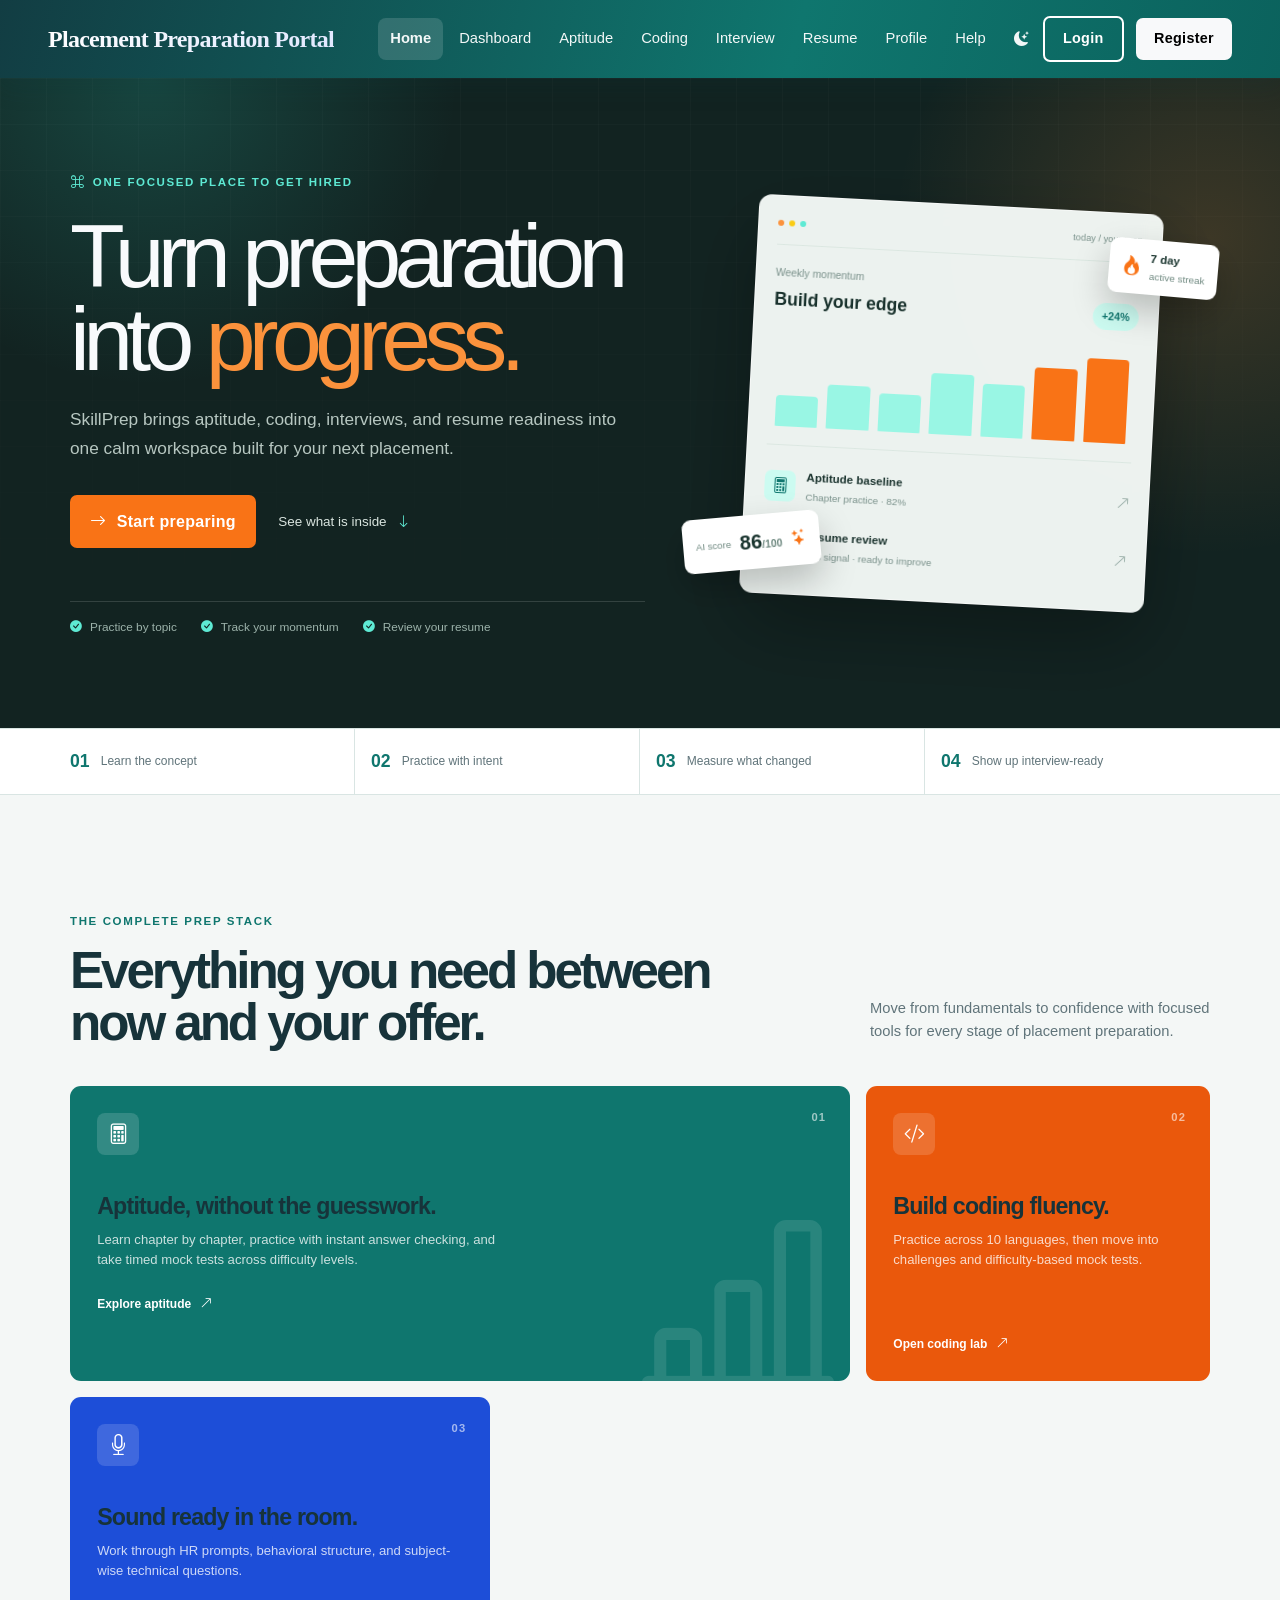
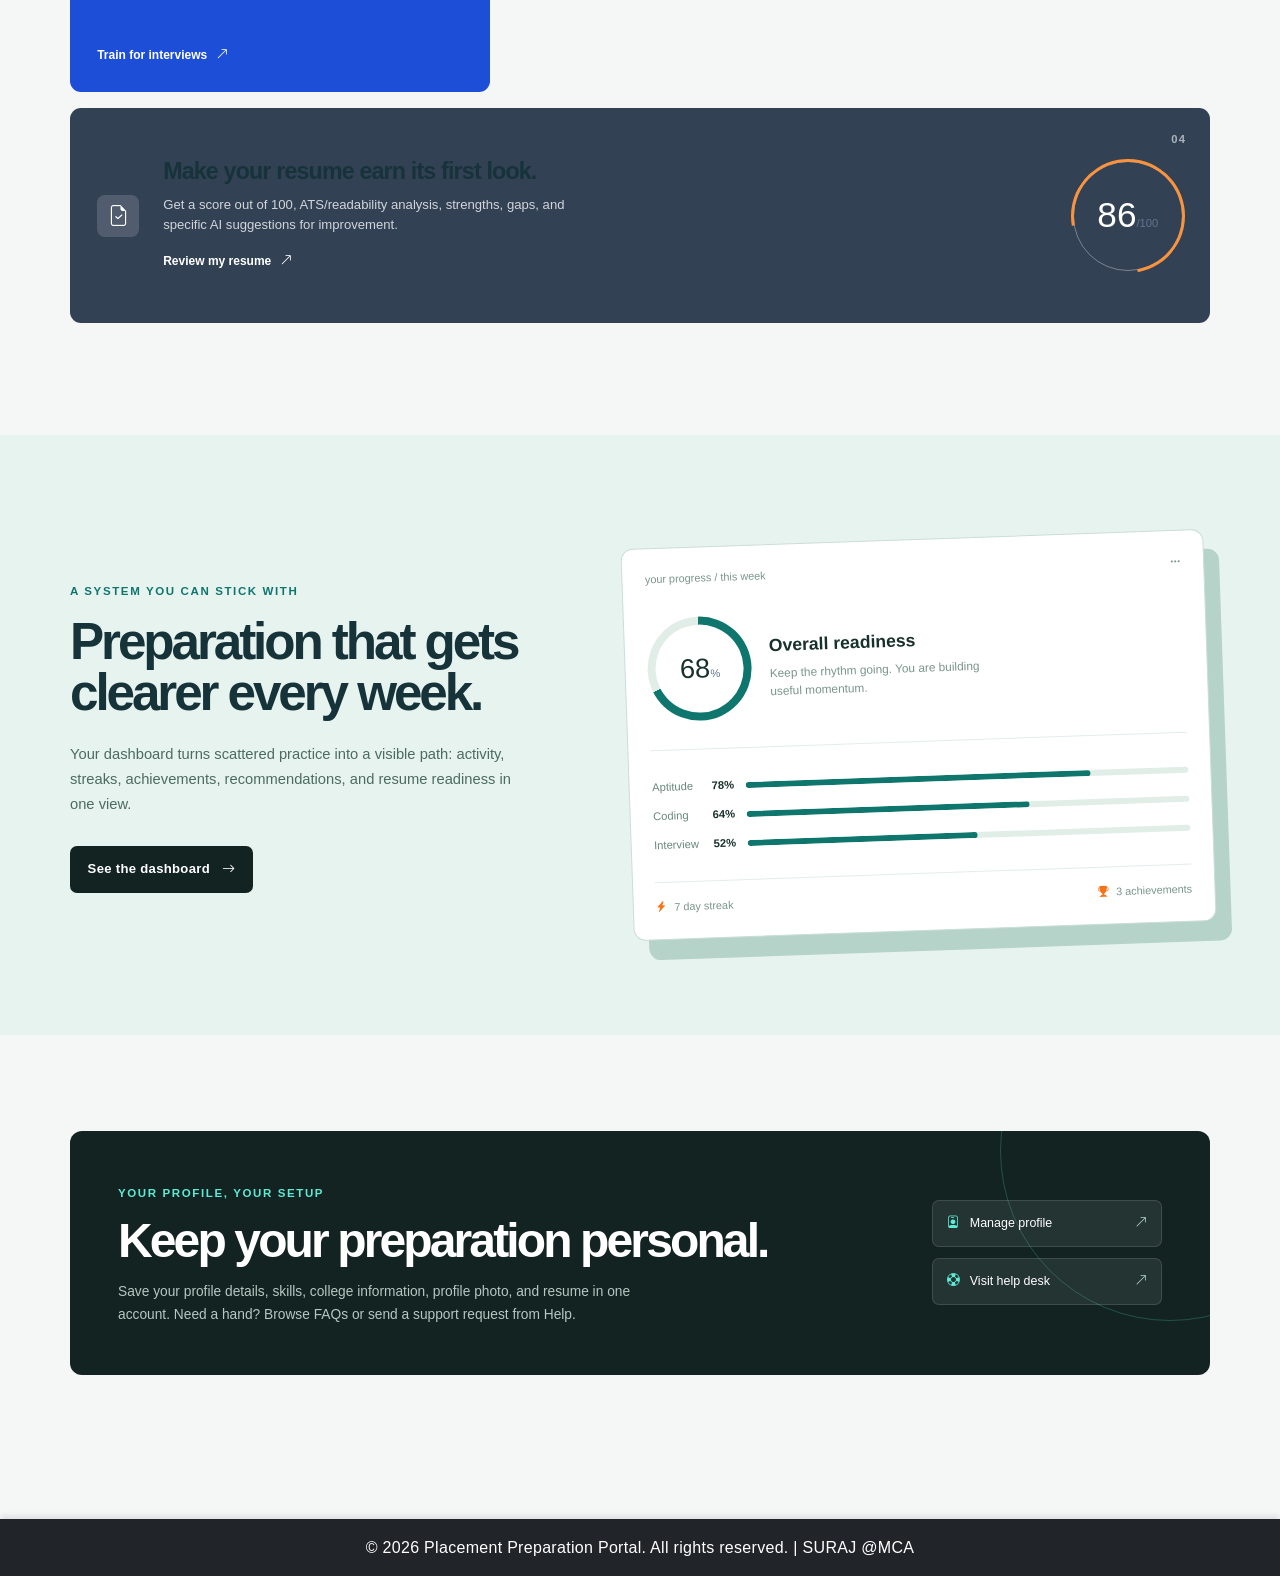
==== commit ee46ad21: "Added Forget Password and Email Verification" ====
--- a/frontend/index.html
+++ b/frontend/index.html
@@ -169,7 +169,11 @@
                   required
                 />
               </div>
+              <div class="text-end mb-3">
+                <a href="forgot-password.html" class="small fw-semibold text-primary">Forgot password?</a>
+              </div>
               <div id="loginError" class="alert alert-danger py-2 small d-none"></div>
+              <a id="resendVerificationLink" href="resend-verification.html" class="small fw-semibold text-primary d-none">Resend verification email</a>
               <button type="submit" class="btn btn-primary btn-lg w-100 rounded-3 fw-semibold shadow-sm mb-3">Sign In</button>
             </form>
 
@@ -318,6 +322,6 @@
     </footer>
 
     <script src="https://cdn.jsdelivr.net/npm/bootstrap@5.3.0/dist/js/bootstrap.bundle.min.js"></script>
-    <script src="assets/js/main.js?v=20260905"></script>
+    <script src="assets/js/main.js?v=20260915"></script>
   </body>
 </html>
--- a/frontend/assets/css/style.css
+++ b/frontend/assets/css/style.css
@@ -134,6 +134,22 @@
     transition: all 0.3s ease;
 }
 
+#authNav .dropdown {
+    position: relative;
+}
+
+#authNav .user-dropdown-menu {
+    display: none;
+    position: absolute;
+    top: calc(100% + 0.5rem);
+    right: 0;
+    z-index: 2000;
+}
+
+#authNav .user-dropdown-menu.is-open {
+    display: block;
+}
+
 .user-dropdown:hover {
     background: rgba(255, 255, 255, 0.2);
     transform: translateY(-2px);
@@ -1580,8 +1596,17 @@
 
 .navbar {
     min-height: 72px;
+    position: relative;
+    z-index: 3000;
+    overflow: visible;
     background: linear-gradient(105deg, #123d43 0%, #0f766e 62%, #0b625d 100%) !important;
     box-shadow: 0 8px 24px rgba(13, 55, 59, 0.18);
+}
+
+.navbar-collapse,
+.navbar-nav,
+#authNav {
+    overflow: visible;
 }
 
 .navbar-brand {
@@ -1671,6 +1696,12 @@
 #toastContainer { max-width: min(420px, calc(100vw - 24px)); }
 
 @media (max-width: 991.98px) {
+    #authNav .user-dropdown-menu {
+        bottom: calc(100% + 0.5rem);
+        top: auto;
+        right: 0;
+    }
+
     .navbar-nav { padding-top: 10px; }
     .navbar-nav .nav-item { width: 100%; }
     .navbar-nav .nav-link, .navbar-nav #authNav > * { display: block; width: 100%; }
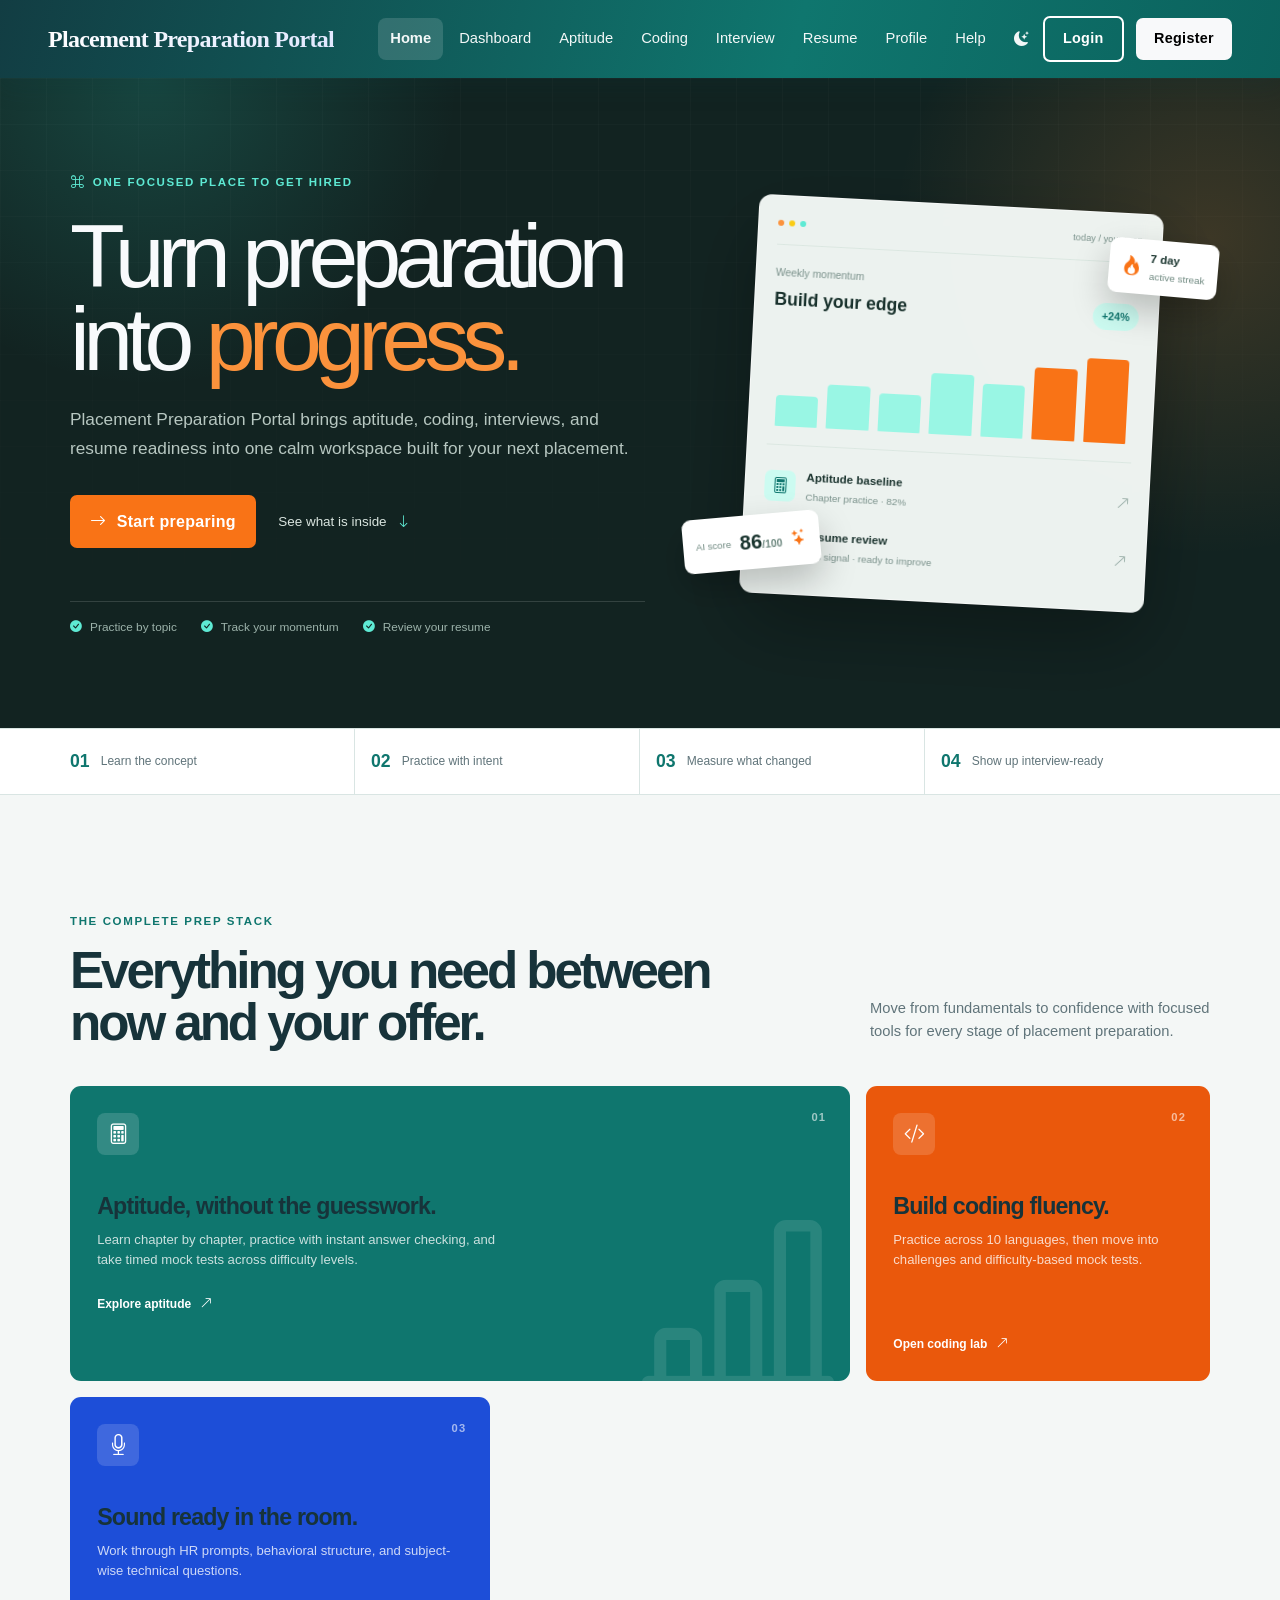
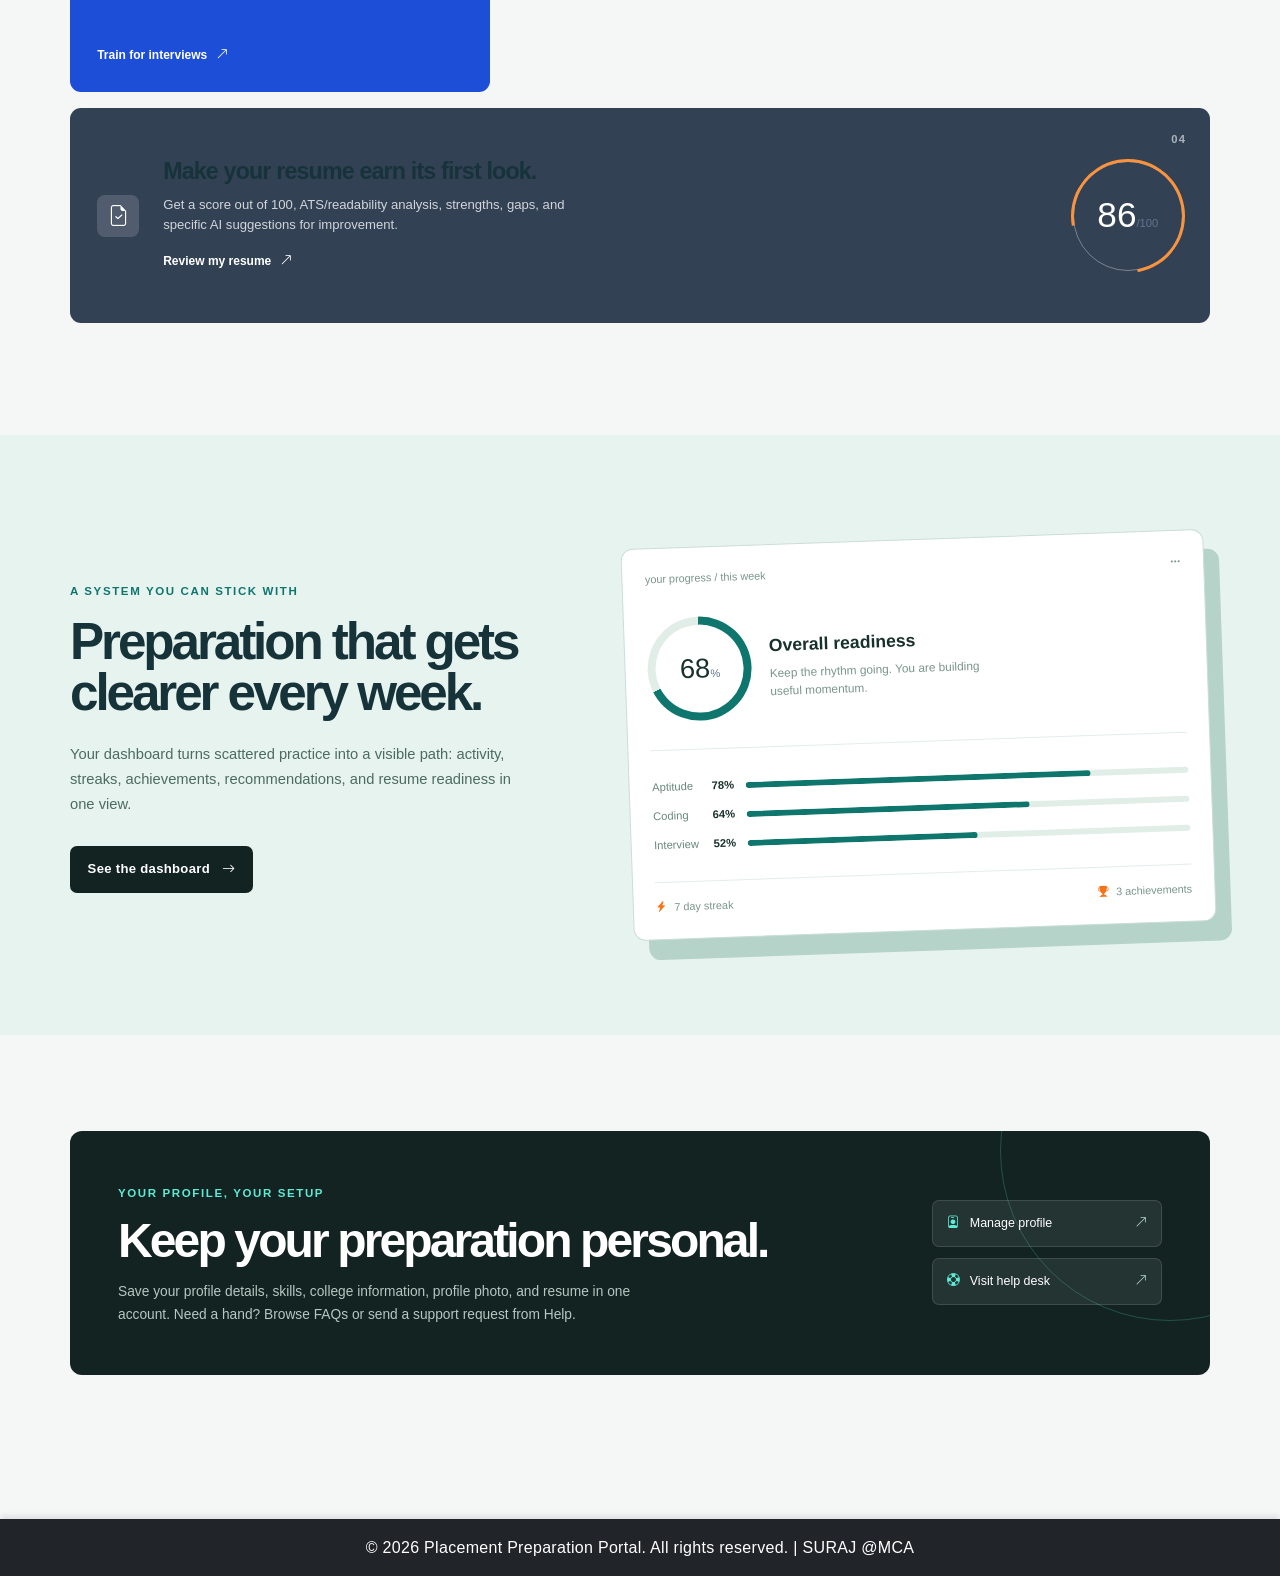
==== commit 68a981f2: "G-Auth fix" ====
--- a/frontend/index.html
+++ b/frontend/index.html
@@ -86,7 +86,7 @@
             <span class="home-eyebrow"><i class="bi bi-command"></i> One focused place to get hired</span>
             <div id="guestSection">
               <h1>Turn preparation into <em>progress.</em></h1>
-              <p class="hero-lede">SkillPrep brings aptitude, coding, interviews, and resume readiness into one calm workspace built for your next placement.</p>
+              <p class="hero-lede">Placement Preparation Portal brings aptitude, coding, interviews, and resume readiness into one calm workspace built for your next placement.</p>
               <div class="hero-actions">
                 <button class="btn home-primary-cta" data-bs-toggle="modal" data-bs-target="#registerModal"><i class="bi bi-arrow-right"></i> Start preparing</button>
                 <a class="home-text-link" href="#platform"><span>See what is inside</span><i class="bi bi-arrow-down"></i></a>
@@ -100,7 +100,7 @@
             </div>
             <div class="hero-trust"><span><i class="bi bi-check-circle-fill"></i> Practice by topic</span><span><i class="bi bi-check-circle-fill"></i> Track your momentum</span><span><i class="bi bi-check-circle-fill"></i> Review your resume</span></div>
           </div>
-          <div class="hero-visual" aria-label="SkillPrep preparation overview">
+          <div class="hero-visual" aria-label="Placement Preparation Portal preparation overview">
             <div class="orbit orbit-one"></div><div class="orbit orbit-two"></div>
             <div class="hero-dashboard-card">
               <div class="mini-window-bar"><span></span><span></span><span></span><b>today / your prep</b></div>
@@ -147,7 +147,7 @@
             ></button>
           </div>
           <div class="modal-body px-4 pt-3 pb-4">
-            <p class="text-muted small mb-4">Sign in to your SkillPrep Portal account</p>
+            <p class="text-muted small mb-4">Sign in to your Placement Preparation Portal account</p>
             <form id="loginForm">
               <div class="mb-3">
                 <label class="form-label small fw-semibold">Username</label>
--- a/frontend/assets/css/style.css
+++ b/frontend/assets/css/style.css
@@ -1546,7 +1546,7 @@
 }
 
 /* ==========================================================
-   SkillPrep UI System
+    Placement Preparation Portal UI System
    ========================================================== */
 :root {
     --primary-color: #0f766e;
@@ -1597,7 +1597,7 @@
 .navbar {
     min-height: 72px;
     position: relative;
-    z-index: 3000;
+    z-index: 1030;
     overflow: visible;
     background: linear-gradient(105deg, #123d43 0%, #0f766e 62%, #0b625d 100%) !important;
     box-shadow: 0 8px 24px rgba(13, 55, 59, 0.18);
@@ -1681,6 +1681,8 @@
 .nav-tabs .nav-link.active { border-bottom: 3px solid var(--primary-color); color: var(--primary-color); }
 
 .modal-dialog { width: auto; max-width: min(720px, calc(100% - 24px)); }
+.modal { z-index: 1055; }
+.modal-backdrop { z-index: 1050; }
 .modal-content { border-radius: 10px; border: 1px solid var(--border-color); }
 .modal-header { background: linear-gradient(110deg, #123d43, #0f766e); padding: 20px clamp(20px, 4vw, 34px); }
 .modal-body { padding: clamp(20px, 4vw, 34px); }
@@ -1702,6 +1704,8 @@
         right: 0;
     }
 
+    .navbar .container-fluid { flex-wrap: wrap; }
+    .navbar-collapse { flex-basis: 100%; }
     .navbar-nav { padding-top: 10px; }
     .navbar-nav .nav-item { width: 100%; }
     .navbar-nav .nav-link, .navbar-nav #authNav > * { display: block; width: 100%; }
@@ -1723,6 +1727,32 @@
     .modal-body { padding: 18px; }
     .btn { max-width: 100%; }
     .profile-photo-preview { width: min(200px, 60vw) !important; height: min(200px, 60vw) !important; }
+}
+
+/* Keep shared layouts usable on narrow screens and with long user content. */
+img, svg, video, canvas { max-width: 100%; }
+.row > *, .card, .card-body, .modal-content, .modal-body, .navbar-brand { min-width: 0; }
+.modal-dialog { margin-inline: auto; }
+.modal-dialog-centered { min-height: calc(100% - 1.5rem); }
+.modal-content { max-height: calc(100vh - 1.5rem); overflow: hidden; }
+.modal-body { overflow-y: auto; }
+.modal-title, .form-label, .alert, .btn, .navbar-brand { overflow-wrap: anywhere; }
+
+@media (max-width: 575.98px) {
+    .navbar { min-height: 64px; }
+    .navbar .container, .navbar .container-fluid { align-items: flex-start; }
+    .navbar-brand { max-width: calc(100% - 56px); padding-right: 8px; }
+    .navbar-collapse { width: 100%; }
+    .modal-dialog, .modal-lg { max-width: calc(100% - 16px); }
+    .modal-dialog-centered { min-height: calc(100% - 1rem); }
+    .modal-content { max-height: calc(100vh - 1rem); }
+    .modal-header { gap: 12px; }
+    .modal-header .btn-close { flex: 0 0 auto; }
+    .modal-body { padding: 16px !important; }
+    .modal-body .row { --bs-gutter-x: 0.75rem; }
+    .modal-body .form-control { font-size: 1rem; }
+    .auth-divider { gap: 4px; }
+    .auth-divider span { padding-inline: 8px !important; }
 }
 
 @media (prefers-reduced-motion: reduce) {
